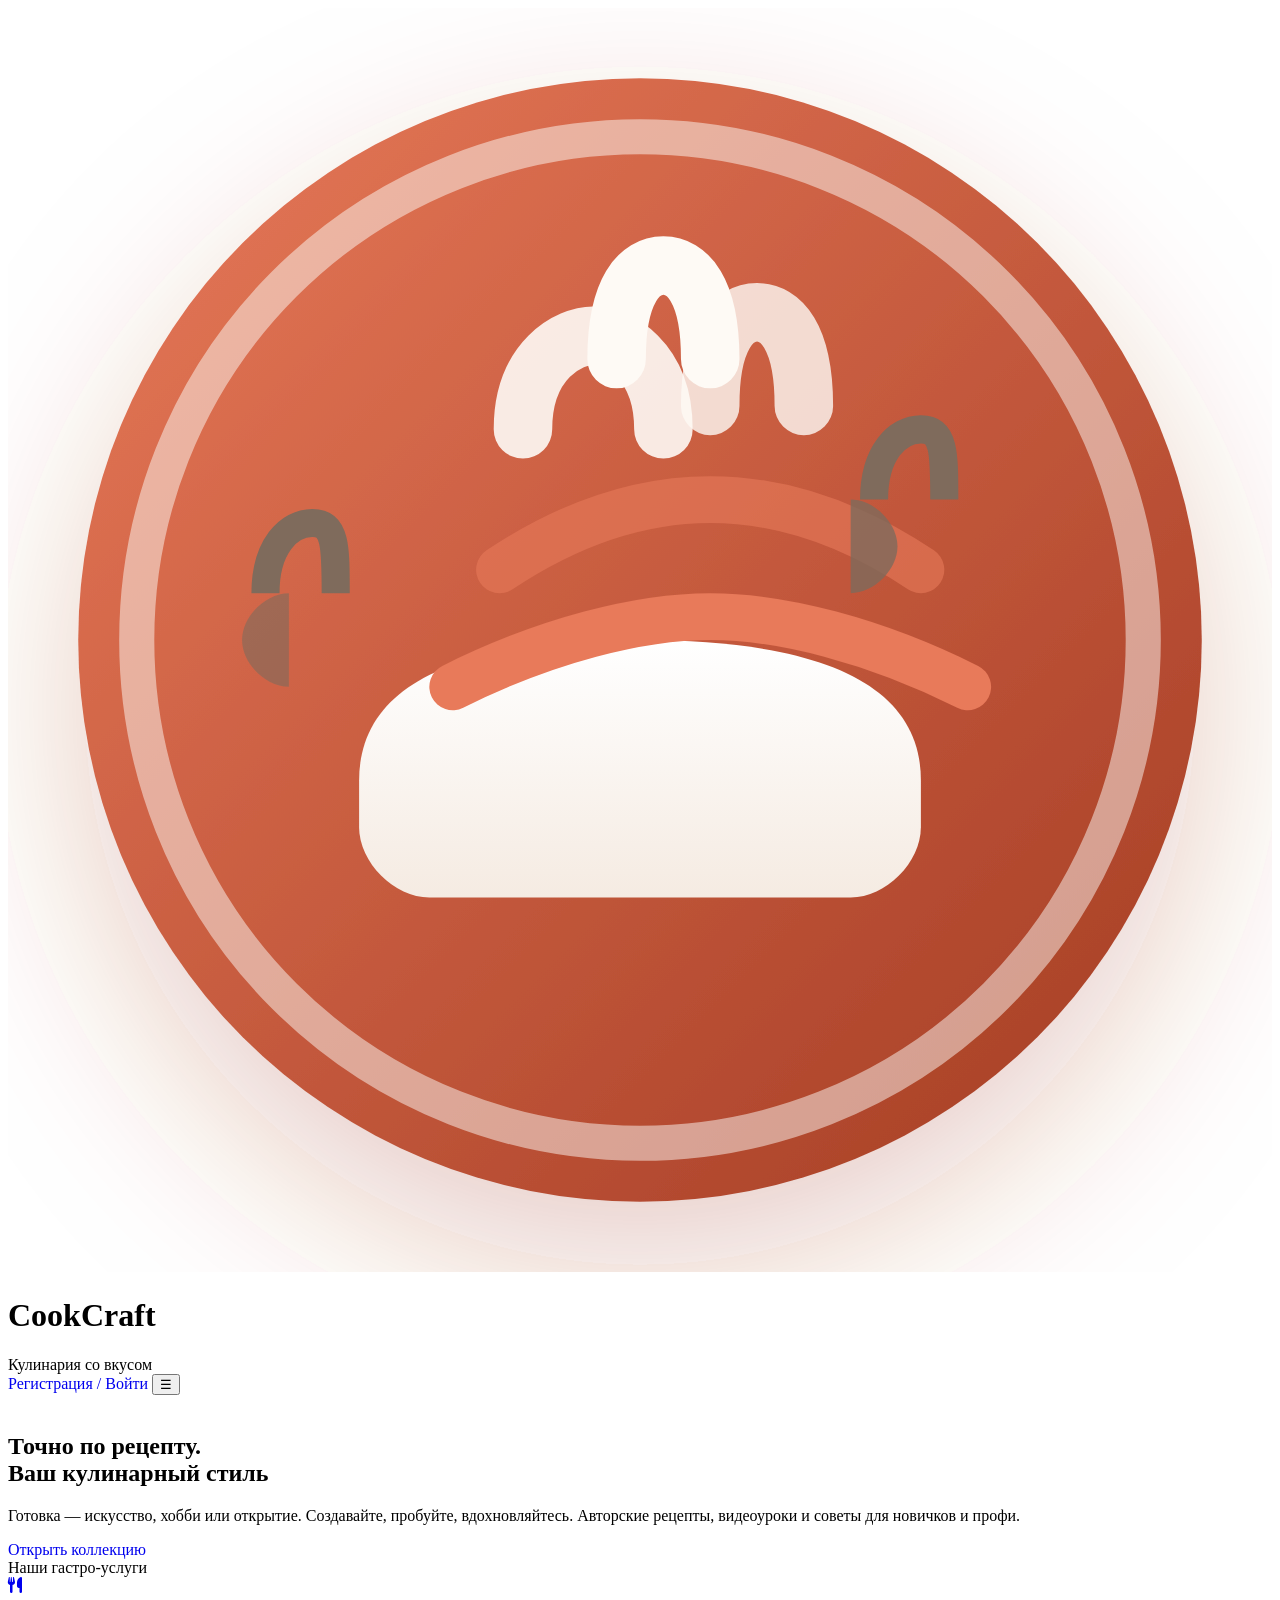
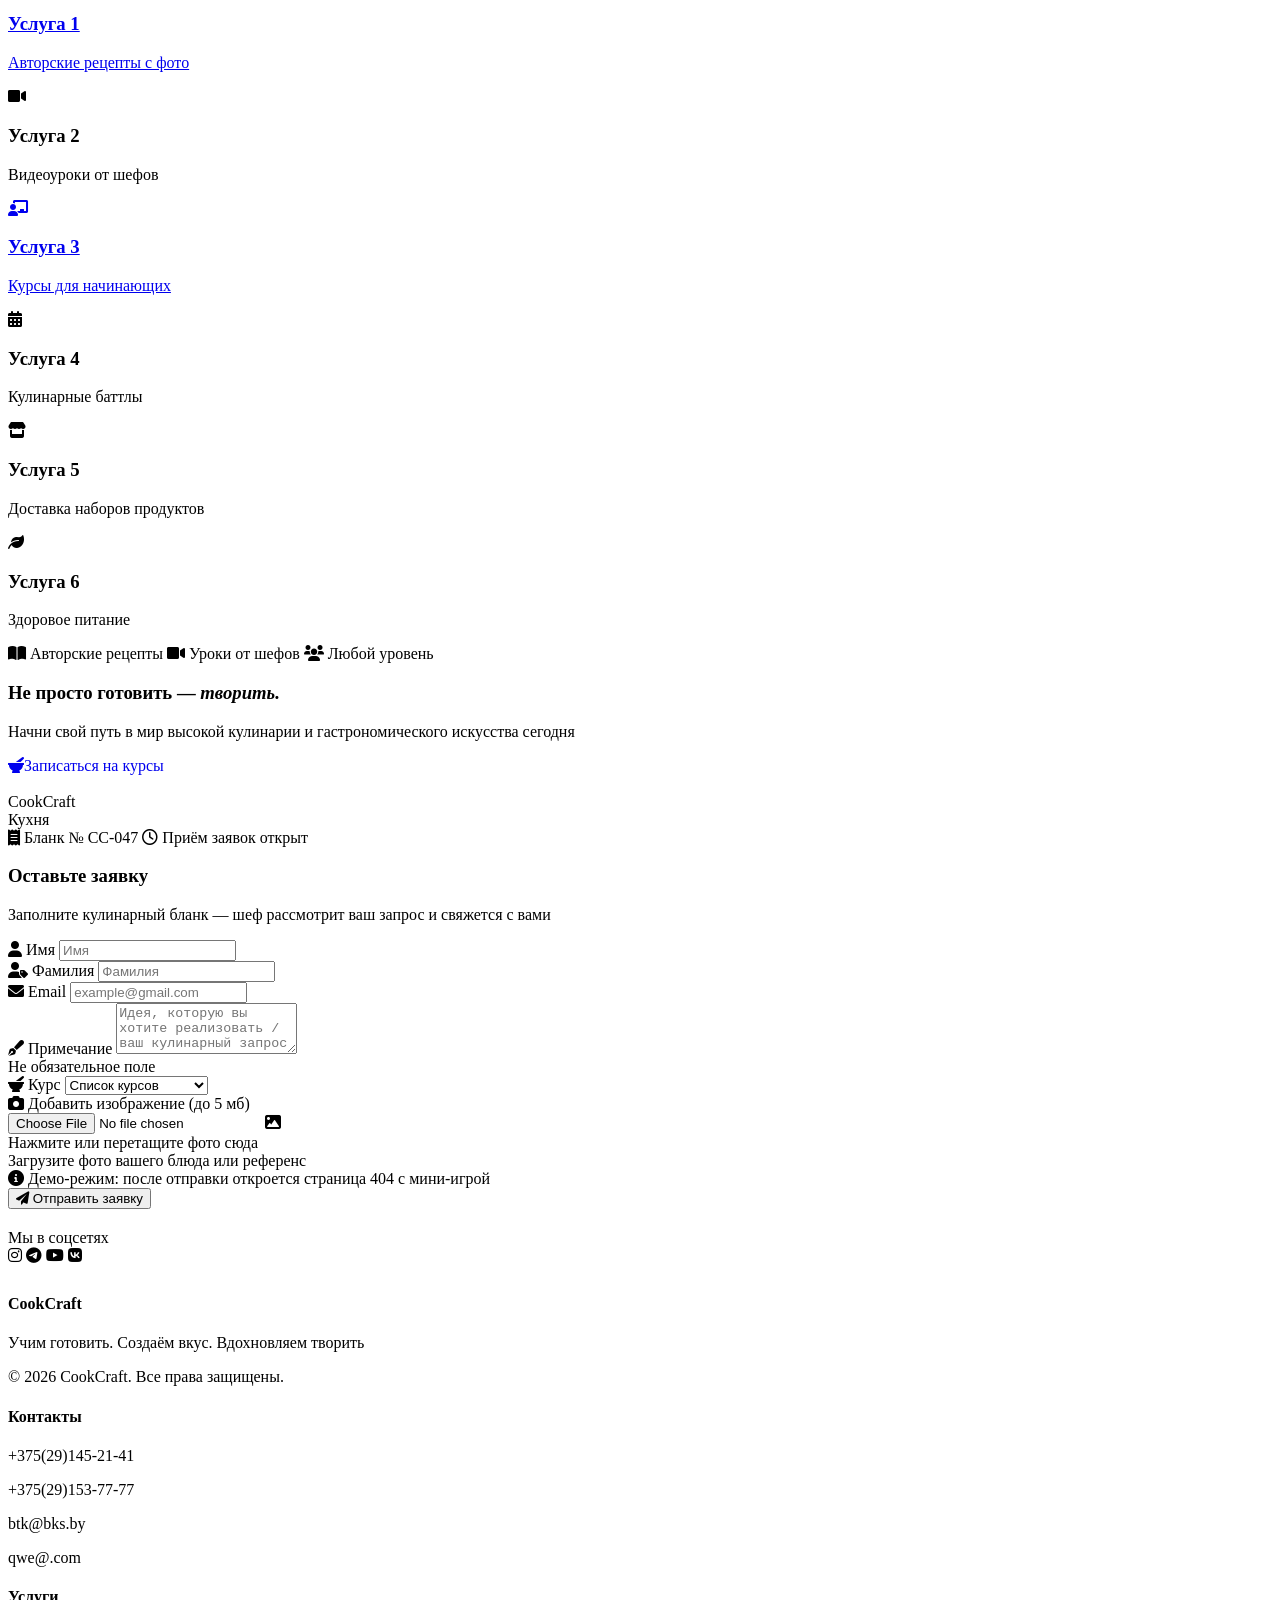
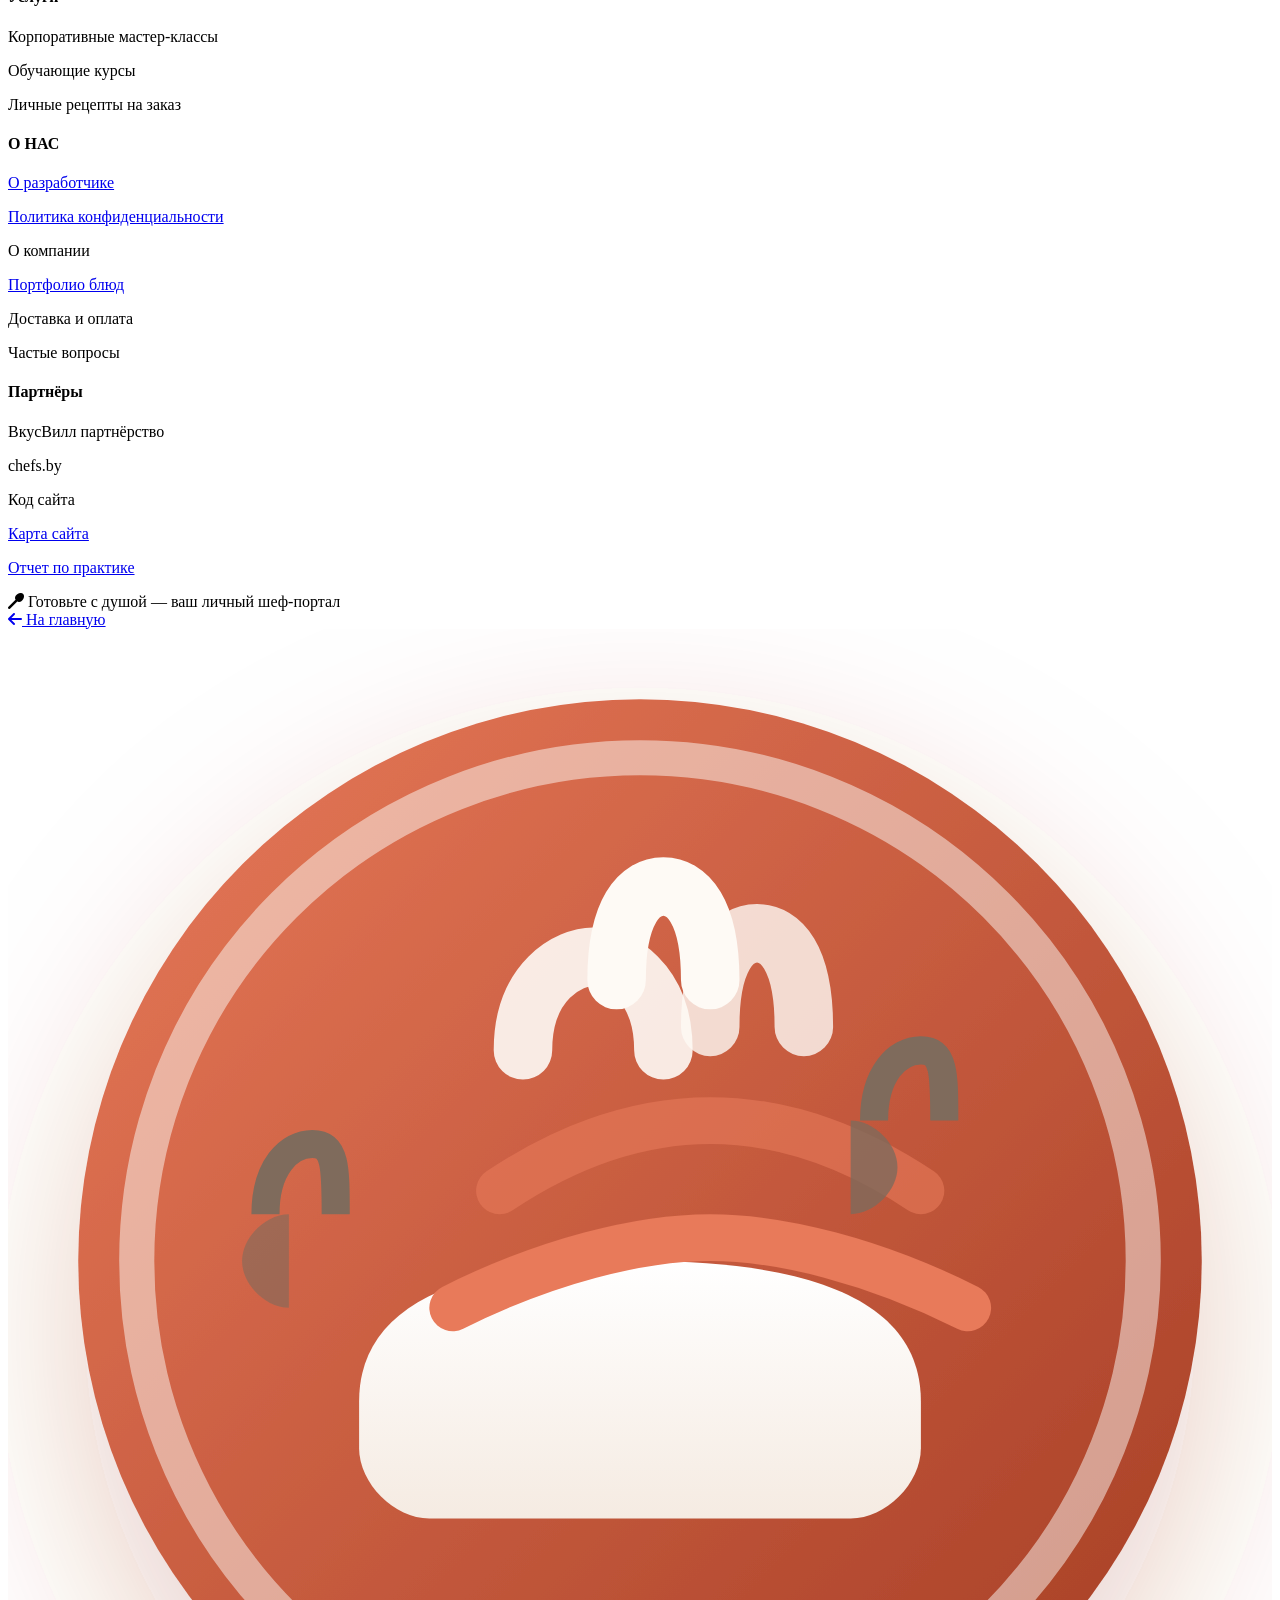
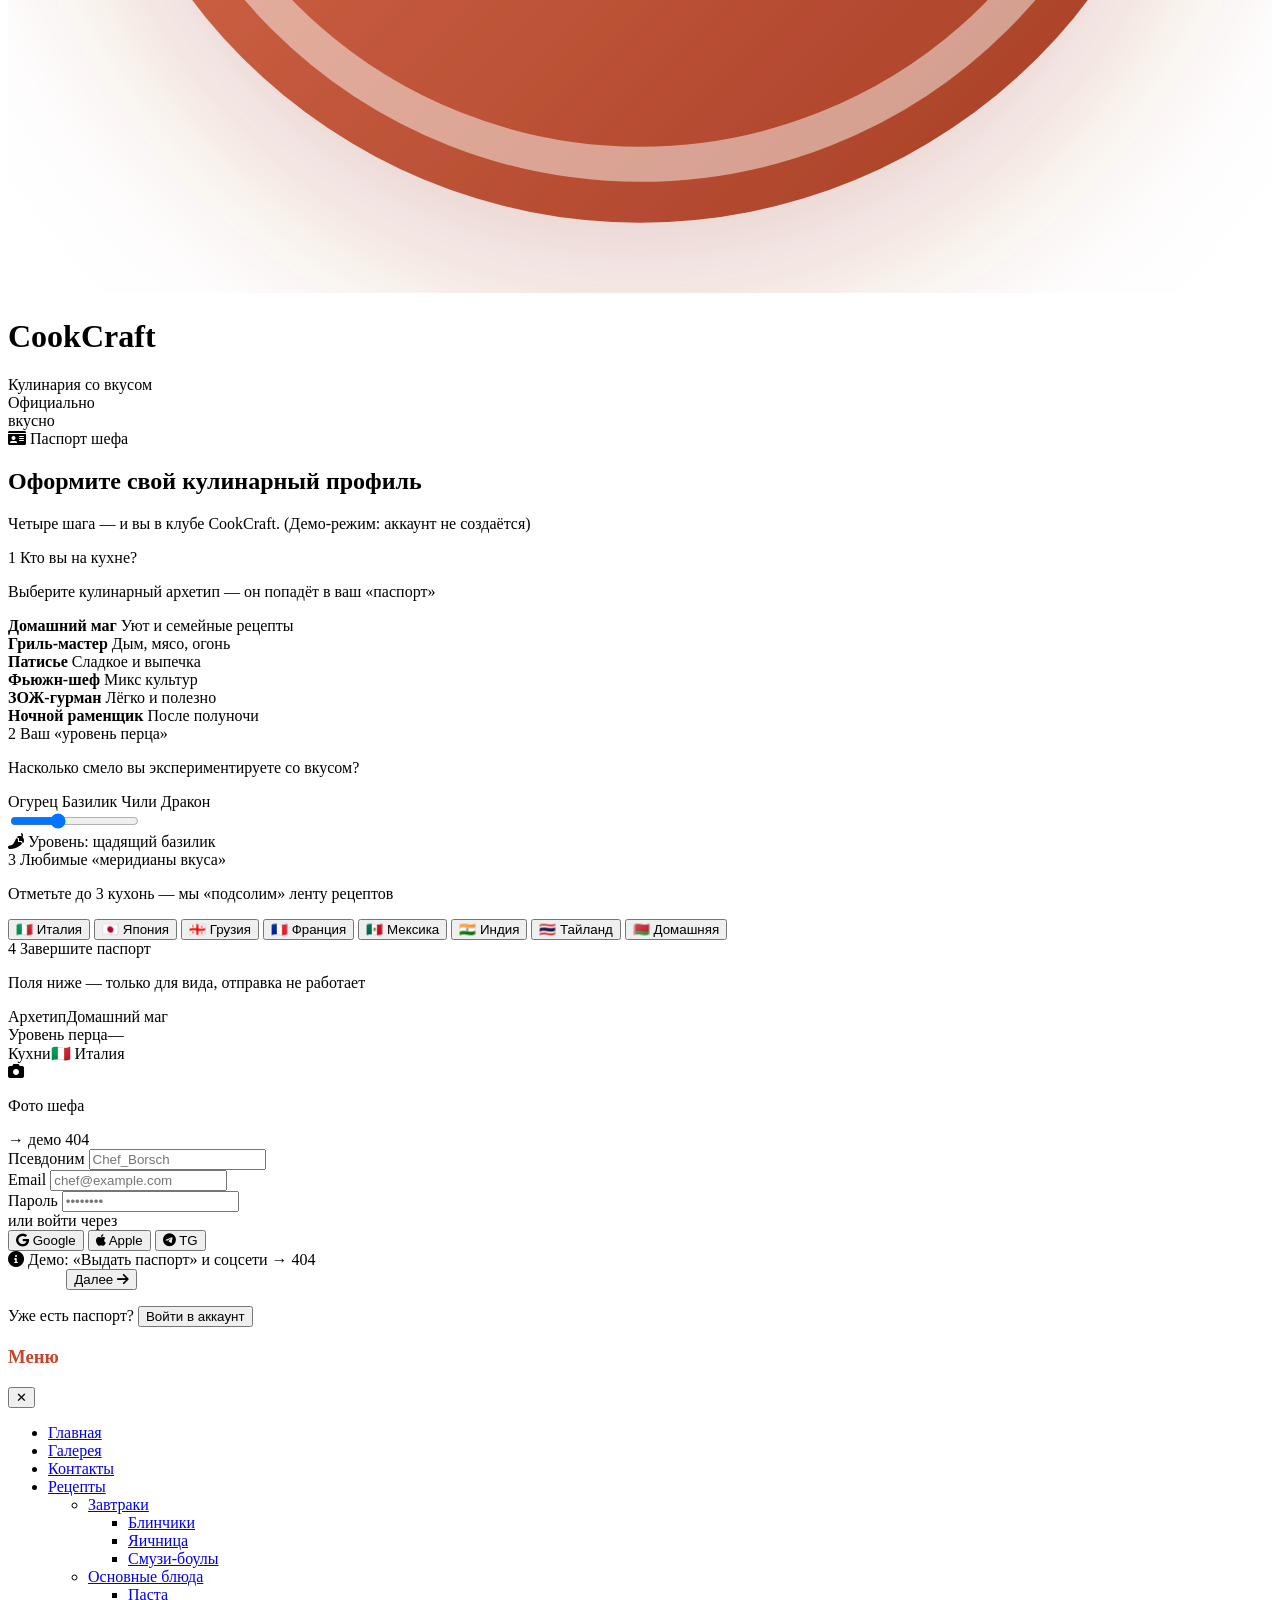
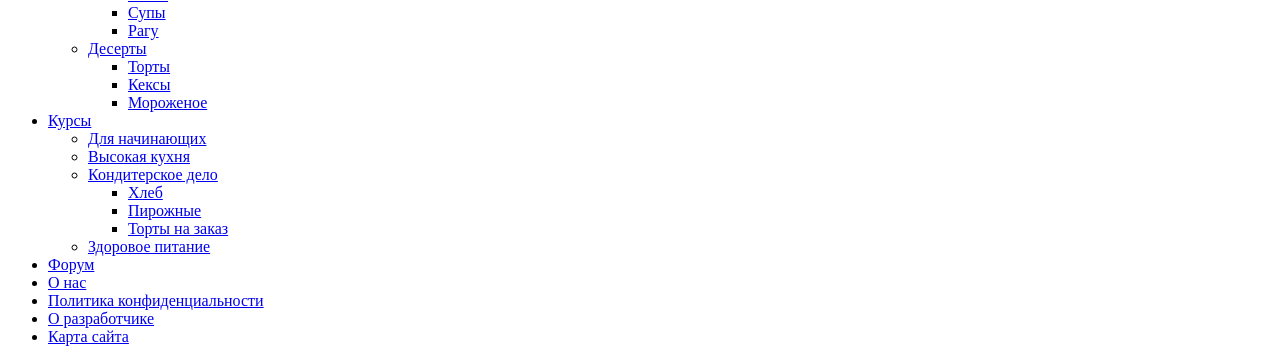
==== index.html @ fa6bad03 "Add files via upload" ====
﻿<!DOCTYPE html>
<html lang="ru">
<head>
    <meta charset="UTF-8">
    <meta name="viewport" content="width=device-width, initial-scale=1.0">
    <title>CookCraft | Кулинарный сайт — рецепты, курсы, вдохновение</title>
    <link rel="icon" type="image/svg+xml" href="Image/favicon.svg">
    <link href="https://fonts.googleapis.com/css2?family=Inter:opsz,wght@14..32,300;14..32,400;14..32,500;14..32,600;14..32,700;14..32,800&family=Playfair+Display:ital,wght@0,600;0,700;0,800;1,600&display=swap" rel="stylesheet">
    <link rel="stylesheet" href="https://cdnjs.cloudflare.com/ajax/libs/font-awesome/6.0.0-beta3/css/all.min.css">
    <link rel="stylesheet" href="css/style.css">
    <link rel="stylesheet" href="css/pages.css">
</head>
<body data-page="index" data-base=""><div id="mainContent" class="main-content">
    <div class="container">
        <div class="header">
            <a href="index.html" class="logo-area" style="text-decoration:none;color:inherit;">
                <svg class="logo-icon" viewBox="0 0 54 54" xmlns="http://www.w3.org/2000/svg">
                    <defs>
                        <linearGradient id="lg1" x1="0%" y1="0%" x2="100%" y2="100%">
                            <stop offset="0%" stop-color="#e87a5a"/>
                            <stop offset="100%" stop-color="#a33b22"/>
                        </linearGradient>
                        <linearGradient id="lg2" x1="0%" y1="0%" x2="0%" y2="100%">
                            <stop offset="0%" stop-color="#fff"/>
                            <stop offset="100%" stop-color="#f5ebe2"/>
                        </linearGradient>
                        <filter id="s1" x="-20%" y="-20%" width="140%" height="140%">
                            <feDropShadow dx="0" dy="3" stdDeviation="4" flood-color="#a33b22" flood-opacity="0.25"/>
                        </filter>
                    </defs>
                    <circle cx="27" cy="27" r="24" fill="url(#lg1)" filter="url(#s1)"/>
                    <circle cx="27" cy="27" r="21.5" fill="none" stroke="#fefaf5" stroke-width="1.5" opacity="0.5"/>
                    <path d="M15 33c0-4 4-6 12-6s12 2 12 6v2c0 1.5-1.5 3-3 3H18c-1.5 0-3-1.5-3-3v-2z" fill="url(#lg2)"/>
                    <path d="M19 29c4-2 8-3 11-3s7 1 11 3" fill="none" stroke="#e87a5a" stroke-width="2" stroke-linecap="round"/>
                    <path d="M21 24c3-2 6-3 9-3s6 1 9 3" fill="none" stroke="#e87a5a" stroke-width="2" stroke-linecap="round" opacity="0.6"/>
                    <path d="M22 18c0-3 2-4 3-4s3 1 3 4" fill="none" stroke="#fefaf5" stroke-width="2.5" stroke-linecap="round" opacity="0.9"/>
                    <path d="M30 17c0-3 1-4 2-4s2 1 2 4" fill="none" stroke="#fefaf5" stroke-width="2.5" stroke-linecap="round" opacity="0.8"/>
                    <path d="M26 15c0-3 1-4 2-4s2 1 2 4" fill="none" stroke="#fefaf5" stroke-width="2.5" stroke-linecap="round"/>
                    <path d="M36 21c1 0 2 1 2 2s-1 2-2 2" fill="#7f6b5c" opacity="0.8"/>
                    <path d="M37 21c0-2 1-3 2-3s1 1 1 3" fill="none" stroke="#7f6b5c" stroke-width="1.2"/>
                    <path d="M12 25c-1 0-2 1-2 2s1 2 2 2" fill="#7f6b5c" opacity="0.6"/>
                    <path d="M11 25c0-2 1-3 2-3s1 1 1 3" fill="none" stroke="#7f6b5c" stroke-width="1.2"/>
                </svg>
                <div class="logo-text">
                    <h1>CookCraft</h1>
                    <span>Кулинария со вкусом</span>
                </div>
            </a>
            <div class="header-actions">
                <a href="#auth" class="header-reg-btn" id="openRegistrationBtn" style="text-decoration:none;display:inline-flex;align-items:center;">Регистрация / Войти</a>
                <button class="burger-btn" id="burgerToggle">☰</button>
            </div>
        </div>

        <div class="hero">
            <div class="hero-bg" aria-hidden="true">
                <img src="Image/photo-1414235077428-338989a2e8c0.avif" alt="">
                <div class="hero-overlay"></div>
            </div>
            <div class="hero-content">
                <div class="hero-text">
                    <h2>Точно по рецепту. <br> Ваш кулинарный стиль</h2>
                    <p>Готовка — искусство, хобби или открытие. Создавайте, пробуйте, вдохновляйтесь. Авторские рецепты, видеоуроки и советы для новичков и профи.</p>
                    <a href="pages/gallery.html" class="hero-btn" style="text-decoration:none;display:inline-block;">Открыть коллекцию</a>
                </div>
            </div>
        </div>

        <div class="services" id="services-anchor">
            <div class="section-title">Наши гастро-услуги</div>
            <div class="services-grid">
                <a href="pages/gallery.html" class="service-card">
                    <div class="service-card-media">
                        <span class="service-card-badge"><i class="fas fa-utensils"></i></span>
                    </div>
                    <div class="service-card-body">
                        <h3>Услуга 1</h3>
                        <p>Авторские рецепты с фото</p>
                    </div>
                </a>
                <div class="service-card link-404" role="button" tabindex="0">
                    <div class="service-card-media">
                        <span class="service-card-badge"><i class="fas fa-video"></i></span>
                    </div>
                    <div class="service-card-body">
                        <h3>Услуга 2</h3>
                        <p>Видеоуроки от шефов</p>
                    </div>
                </div>
                <a href="#course-form" class="service-card">
                    <div class="service-card-media">
                        <span class="service-card-badge"><i class="fas fa-chalkboard-user"></i></span>
                    </div>
                    <div class="service-card-body">
                        <h3>Услуга 3</h3>
                        <p>Курсы для начинающих</p>
                    </div>
                </a>
                <div class="service-card link-404" role="button" tabindex="0">
                    <div class="service-card-media">
                        <span class="service-card-badge"><i class="fas fa-calendar-alt"></i></span>
                    </div>
                    <div class="service-card-body">
                        <h3>Услуга 4</h3>
                        <p>Кулинарные баттлы</p>
                    </div>
                </div>
                <div class="service-card link-404" role="button" tabindex="0">
                    <div class="service-card-media">
                        <span class="service-card-badge"><i class="fas fa-store"></i></span>
                    </div>
                    <div class="service-card-body">
                        <h3>Услуга 5</h3>
                        <p>Доставка наборов продуктов</p>
                    </div>
                </div>
                <div class="service-card link-404" role="button" tabindex="0">
                    <div class="service-card-media">
                        <span class="service-card-badge"><i class="fas fa-leaf"></i></span>
                    </div>
                    <div class="service-card-body">
                        <h3>Услуга 6</h3>
                        <p>Здоровое питание</p>
                    </div>
                </div>
            </div>
        </div>
<div class="craft-section">
            <div class="craft-inner">
                <div class="craft-content">
                    <div class="craft-tags">
                        <span class="craft-tag"><i class="fas fa-book-open"></i> Авторские рецепты</span>
                        <span class="craft-tag"><i class="fas fa-video"></i> Уроки от шефов</span>
                        <span class="craft-tag"><i class="fas fa-users"></i> Любой уровень</span>
                    </div>
                    <h3>Не просто готовить — <em>творить.</em></h3>
                    <p>Начни свой путь в мир высокой кулинарии и гастрономического искусства сегодня</p>
                    <div class="craft-actions">
                        <a href="#course-form" class="course-btn" style="text-decoration:none;display:inline-flex;"><i class="fas fa-mortar-pestle"></i> Записаться на курсы</a>
                    </div>
                </div>
                <div class="craft-visual" aria-hidden="true">
                    <div class="craft-photo-wrap">
                        <img src="Image/photo-1512058564366-18510be2db19.jpg" alt="" loading="lazy">
                    </div>
                </div>
            </div>
        </div>

        <div class="form-section" id="course-form">
            <div class="order-slip">
                <div class="order-slip-pin" aria-hidden="true"></div>
                <div class="order-slip-header">
                    <div class="order-slip-stamp">CookCraft<br>Кухня</div>
                    <div class="order-slip-meta">
                        <span class="order-slip-num"><i class="fas fa-receipt"></i> Бланк № CC-047</span>
                        <span class="order-slip-date"><i class="far fa-clock"></i> Приём заявок открыт</span>
                    </div>
                    <h3>Оставьте заявку</h3>
                    <p>Заполните кулинарный бланк — шеф рассмотрит ваш запрос и свяжется с вами</p>
                </div>

                <form id="culinaryForm" class="order-slip-body" action="404.html">
                    <div class="form-row">
                        <div class="form-group">
                            <label><i class="fas fa-user"></i> Имя</label>
                            <input type="text" placeholder="Имя" required>
                        </div>
                        <div class="form-group">
                            <label><i class="fas fa-user-tag"></i> Фамилия</label>
                            <input type="text" placeholder="Фамилия">
                        </div>
                        <div class="form-group">
                            <label><i class="fas fa-envelope"></i> Email</label>
                            <input type="email" placeholder="example@gmail.com" required>
                        </div>
                    </div>
                    <div class="form-row">
                        <div class="form-group">
                            <label><i class="fas fa-pen-fancy"></i> Примечание</label>
                            <textarea rows="3" placeholder="Идея, которую вы хотите реализовать / ваш кулинарный запрос"></textarea>
                            <div class="note-text">Не обязательное поле</div>
                        </div>
                        <div class="form-group">
                            <label><i class="fas fa-mortar-pestle"></i> Курс</label>
                            <select>
                                <option>Список курсов</option>
                                <option>Основы кулинарии</option>
                                <option>Высокая кухня</option>
                                <option>Выпечка и десерты</option>
                                <option>Здоровое меню</option>
                            </select>
                        </div>
                    </div>
                    <div class="form-row">
                        <div class="form-group">
                            <label><i class="fas fa-camera"></i> Добавить изображение (до 5 мб)</label>
                            <div class="file-zone">
                                <input type="file" accept="image/*" class="file-upload" aria-label="Загрузить изображение">
                                <i class="fas fa-image file-zone-icon" aria-hidden="true"></i>
                                <div class="file-zone-text">Нажмите или перетащите фото сюда</div>
                                <div class="note-text">Загрузите фото вашего блюда или референс</div>
                            </div>
                        </div>
                    </div>
                    <div class="order-slip-footer">
                        <div class="order-slip-hint">
                            <i class="fas fa-info-circle"></i>
                            Демо-режим: после отправки откроется страница 404 с мини-игрой
                        </div>
                        <button type="submit" class="submit-btn open-404-page">
                            <i class="fas fa-paper-plane"></i> Отправить заявку
                        </button>
                    </div>
                </form>

                <div class="order-slip-tear" aria-hidden="true"></div>
            </div>
        </div>

        <div style="margin: 20px 0 30px;">
            <div class="section-title">Мы в соцсетях</div>
            <div class="social-icons">
                <i class="fab fa-instagram open-404-page"></i>
                <i class="fab fa-telegram open-404-page"></i>
                <i class="fab fa-youtube open-404-page"></i>
                <i class="fab fa-vk open-404-page"></i>
            </div>
        </div>
    </div>

    <div class="footer">
        <div class="container">
            <div class="footer-grid">
                <div class="footer-col">
                    <h4>CookCraft</h4>
                    <p>Учим готовить. Создаём вкус. Вдохновляем творить</p>
                    <p>© 2026 CookCraft. Все права защищены.</p>
                </div>
                <div class="footer-col">
                    <h4>Контакты</h4>
                    <div class="contact-item"><p>+375(29)145-21-41</p></div>
                    <div class="contact-item"><p>+375(29)153-77-77</p></div>
                    <div class="contact-item"><p>btk@bks.by</p></div>
                    <div class="contact-item"><p>qwe@.com</p></div>
                </div>
                <div class="footer-col">
                    <h4>Услуги</h4>
                    <p class="link-404">Корпоративные мастер-классы</p>
                    <p class="link-404">Обучающие курсы</p>
                    <p class="link-404">Личные рецепты на заказ</p>
                </div>
                <div class="footer-col">
                    <h4>О НАС</h4>
                    <p><a href="pages/developer.html" class="nav-link-developer">О разработчике</a></p>
                    <p><a href="pages/privacy.html" class="nav-link-privacy">Политика конфиденциальности</a></p>
                    <p class="link-404">О компании</p>
                    <p><a href="pages/gallery.html">Портфолио блюд</a></p>
                    <p class="link-404">Доставка и оплата</p>
                    <p class="link-404">Частые вопросы</p>
                </div>
                <div class="footer-col">
                    <h4>Партнёры</h4>
                    <p class="link-404">ВкусВилл партнёрство</p>
                    <p class="link-404">chefs.by</p>
                    <p class="link-404">Код сайта</p>
                    <p><a href="pages/sitemap.html">Карта сайта</a></p>
                    <p><a href="downloads/otchet-praktiki.pdf">Отчет по практике</a></p>
                </div>
            </div>
            <div class="copyright"><i class="fas fa-utensil-spoon"></i> Готовьте с душой — ваш личный шеф-портал</div>
        </div>
    </div>
</div>


<div id="auth" class="page-registration">
    <div class="reg-wrap">
        <div class="reg-top-bar">
            <a class="reg-back-btn" id="regBackToHome" href="index.html"><i class="fas fa-arrow-left"></i><span class="reg-back-text"> На главную</span></a>
            <div class="logo-area" style="pointer-events:none;">
                <svg class="logo-icon" viewBox="0 0 54 54" xmlns="http://www.w3.org/2000/svg" aria-hidden="true">
                    <defs>
                        <linearGradient id="reg-lg1" x1="0%" y1="0%" x2="100%" y2="100%">
                            <stop offset="0%" stop-color="#e87a5a"/>
                            <stop offset="100%" stop-color="#a33b22"/>
                        </linearGradient>
                        <linearGradient id="reg-lg2" x1="0%" y1="0%" x2="0%" y2="100%">
                            <stop offset="0%" stop-color="#fff"/>
                            <stop offset="100%" stop-color="#f5ebe2"/>
                        </linearGradient>
                        <filter id="reg-s1" x="-20%" y="-20%" width="140%" height="140%">
                            <feDropShadow dx="0" dy="3" stdDeviation="4" flood-color="#a33b22" flood-opacity="0.25"/>
                        </filter>
                    </defs>
                    <circle cx="27" cy="27" r="24" fill="url(#reg-lg1)" filter="url(#reg-s1)"/>
                    <circle cx="27" cy="27" r="21.5" fill="none" stroke="#fefaf5" stroke-width="1.5" opacity="0.5"/>
                    <path d="M15 33c0-4 4-6 12-6s12 2 12 6v2c0 1.5-1.5 3-3 3H18c-1.5 0-3-1.5-3-3v-2z" fill="url(#reg-lg2)"/>
                    <path d="M19 29c4-2 8-3 11-3s7 1 11 3" fill="none" stroke="#e87a5a" stroke-width="2" stroke-linecap="round"/>
                    <path d="M21 24c3-2 6-3 9-3s6 1 9 3" fill="none" stroke="#e87a5a" stroke-width="2" stroke-linecap="round" opacity="0.6"/>
                    <path d="M22 18c0-3 2-4 3-4s3 1 3 4" fill="none" stroke="#fefaf5" stroke-width="2.5" stroke-linecap="round" opacity="0.9"/>
                    <path d="M30 17c0-3 1-4 2-4s2 1 2 4" fill="none" stroke="#fefaf5" stroke-width="2.5" stroke-linecap="round" opacity="0.8"/>
                    <path d="M26 15c0-3 1-4 2-4s2 1 2 4" fill="none" stroke="#fefaf5" stroke-width="2.5" stroke-linecap="round"/>
                    <path d="M36 21c1 0 2 1 2 2s-1 2-2 2" fill="#7f6b5c" opacity="0.8"/>
                    <path d="M37 21c0-2 1-3 2-3s1 1 1 3" fill="none" stroke="#7f6b5c" stroke-width="1.2"/>
                    <path d="M12 25c-1 0-2 1-2 2s1 2 2 2" fill="#7f6b5c" opacity="0.6"/>
                    <path d="M11 25c0-2 1-3 2-3s1 1 1 3" fill="none" stroke="#7f6b5c" stroke-width="1.2"/>
                </svg>
                <div class="logo-text">
                    <h1>CookCraft</h1>
                    <span>Кулинария со вкусом</span>
                </div>
            </div>
        </div>

        <div class="reg-passport">
            <div class="reg-stamp">Официально<br>вкусно</div>
            <div class="reg-passport-header">
                <div class="reg-badge"><i class="fas fa-id-card"></i> Паспорт шефа</div>
                <h2>Оформите свой кулинарный профиль</h2>
                <p>Четыре шага — и вы в клубе CookCraft. (Демо-режим: аккаунт не создаётся)</p>
            </div>

            <div class="reg-steps-indicator" id="regStepsIndicator">
                <span class="reg-step-dot active" data-step="0"></span>
                <span class="reg-step-dot" data-step="1"></span>
                <span class="reg-step-dot" data-step="2"></span>
                <span class="reg-step-dot" data-step="3"></span>
            </div>

            <div class="reg-body">
                <div class="reg-step-panel active" data-step="0">
                    <div class="reg-step-title"><span class="step-num">1</span> Кто вы на кухне?</div>
                    <p class="reg-step-desc">Выберите кулинарный архетип — он попадёт в ваш «паспорт»</p>
                    <div class="chef-archetypes" id="archetypeGrid">
                        <div class="archetype-card selected" data-arch="Домашний маг">
                            <strong>Домашний маг</strong>
                            <span>Уют и семейные рецепты</span>
                        </div>
                        <div class="archetype-card" data-arch="Гриль-мастер">
                            <strong>Гриль-мастер</strong>
                            <span>Дым, мясо, огонь</span>
                        </div>
                        <div class="archetype-card" data-arch="Патисье">
                            <strong>Патисье</strong>
                            <span>Сладкое и выпечка</span>
                        </div>
                        <div class="archetype-card" data-arch="Фьюжн-экспериментатор">
                            <strong>Фьюжн-шеф</strong>
                            <span>Микс культур</span>
                        </div>
                        <div class="archetype-card" data-arch="ЗОЖ-гурман">
                            <strong>ЗОЖ-гурман</strong>
                            <span>Лёгко и полезно</span>
                        </div>
                        <div class="archetype-card" data-arch="Ночной раменщик">
                            <strong>Ночной раменщик</strong>
                            <span>После полуночи</span>
                        </div>
                    </div>
                </div>

                <div class="reg-step-panel" data-step="1">
                    <div class="reg-step-title"><span class="step-num">2</span> Ваш «уровень перца»</div>
                    <p class="reg-step-desc">Насколько смело вы экспериментируете со вкусом?</p>
                    <div class="spice-meter">
                        <div class="spice-labels">
                            <span>Огурец</span>
                            <span>Базилик</span>
                            <span>Чили</span>
                            <span>Дракон</span>
                        </div>
                        <div class="spice-track"></div>
                        <div class="spice-thumb-wrap">
                            <input type="range" class="spice-slider" id="spiceSlider" min="0" max="100" value="35">
                        </div>
                        <div class="spice-value-display" id="spiceDisplay"><i class="fas fa-pepper-hot"></i> Уровень: щадящий базилик</div>
                    </div>
                </div>

                <div class="reg-step-panel" data-step="2">
                    <div class="reg-step-title"><span class="step-num">3</span> Любимые «меридианы вкуса»</div>
                    <p class="reg-step-desc">Отметьте до 3 кухонь — мы «подсолим» ленту рецептов</p>
                    <div class="cuisine-tags" id="cuisineTags">
                        <button type="button" class="cuisine-tag selected">🇮🇹 Италия</button>
                        <button type="button" class="cuisine-tag">🇯🇵 Япония</button>
                        <button type="button" class="cuisine-tag">🇬🇪 Грузия</button>
                        <button type="button" class="cuisine-tag">🇫🇷 Франция</button>
                        <button type="button" class="cuisine-tag">🇲🇽 Мексика</button>
                        <button type="button" class="cuisine-tag">🇮🇳 Индия</button>
                        <button type="button" class="cuisine-tag">🇹🇭 Тайланд</button>
                        <button type="button" class="cuisine-tag">🇧🇾 Домашняя</button>
                    </div>
                </div>

                <div class="reg-step-panel" data-step="3">
                    <div class="reg-step-title"><span class="step-num">4</span> Завершите паспорт</div>
                    <p class="reg-step-desc">Поля ниже — только для вида, отправка не работает</p>

                    <div class="reg-summary" id="regSummary">
                        <div class="reg-summary-row"><span>Архетип</span><span id="sumArch">Домашний маг</span></div>
                        <div class="reg-summary-row"><span>Уровень перца</span><span id="sumSpice">—</span></div>
                        <div class="reg-summary-row"><span>Кухни</span><span id="sumCuisines">🇮🇹 Италия</span></div>
                    </div>

                    <div class="reg-step-final-grid">
                        <div class="reg-avatar-zone open-404-page" role="button" tabindex="0">
                            <i class="fas fa-camera"></i>
                            <p>Фото шефа</p>
                            <div class="note-text">→ демо 404</div>
                        </div>
                        <div class="reg-fields">
                            <div class="form-group">
                                <label>Псевдоним</label>
                                <input type="text" id="regNickname" placeholder="Chef_Borsch">
                            </div>
                            <div class="form-group">
                                <label>Email</label>
                                <input type="email" id="regEmail" placeholder="chef@example.com">
                            </div>
                            <div class="form-group">
                                <label>Пароль</label>
                                <input type="password" placeholder="••••••••">
                            </div>
                        </div>
                    </div>

                    <div class="reg-social-divider">или войти через</div>
                    <div class="reg-social-btns">
                        <button type="button" class="reg-social-btn open-404-page"><i class="fab fa-google"></i> Google</button>
                        <button type="button" class="reg-social-btn open-404-page"><i class="fab fa-apple"></i> Apple</button>
                        <button type="button" class="reg-social-btn open-404-page"><i class="fab fa-telegram"></i> TG</button>
                    </div>

                    <div class="reg-demo-banner">
                        <i class="fas fa-info-circle"></i> Демо: «Выдать паспорт» и соцсети → 404
                    </div>
                </div>
            </div>

            <div class="reg-footer">
                <div class="reg-nav-btns">
                    <button type="button" class="reg-btn-secondary" id="regPrevBtn" style="visibility:hidden;">Назад</button>
                    <button type="button" class="reg-btn-primary" id="regNextBtn">Далее <i class="fas fa-arrow-right"></i></button>
                </div>
                <p class="reg-login-link">Уже есть паспорт? <button type="button" class="open-404-page">Войти в аккаунт</button></p>
            </div>
        </div>
    </div>
</div>


<div class="overlay" id="sidebarOverlay"></div>
<div class="sidebar" id="sidebar">
    <div class="sidebar-header">
        <h3 style="color:#c2492d;font-weight:700;">Меню</h3>
        <button class="sidebar-close" id="sidebarClose">✕</button>
    </div>
    <ul class="side-nav">
        <li class="side-item"><a href="index.html" class="side-link">Главная</a></li>
        <li class="side-item"><a href="pages/gallery.html" class="side-link">Галерея</a></li>
        <li class="side-item"><a href="pages/contacts.html" class="side-link">Контакты</a></li>
        <li class="side-item has-sub">
            <a href="#" class="side-link">Рецепты</a>
            <ul class="side-dropdown">
                <li class="side-item has-sub">
                    <a href="#" class="side-link link-404">Завтраки</a>
                    <ul class="side-dropdown">
                        <li><a href="#" class="side-link link-404">Блинчики</a></li>
                        <li><a href="#" class="side-link link-404">Яичница</a></li>
                        <li><a href="#" class="side-link link-404">Смузи-боулы</a></li>
                    </ul>
                </li>
                <li class="side-item has-sub">
                    <a href="#" class="side-link link-404">Основные блюда</a>
                    <ul class="side-dropdown">
                        <li><a href="#" class="side-link link-404">Паста</a></li>
                        <li><a href="#" class="side-link link-404">Супы</a></li>
                        <li><a href="#" class="side-link link-404">Рагу</a></li>
                    </ul>
                </li>
                <li class="side-item has-sub">
                    <a href="#" class="side-link link-404">Десерты</a>
                    <ul class="side-dropdown">
                        <li><a href="#" class="side-link link-404">Торты</a></li>
                        <li><a href="#" class="side-link link-404">Кексы</a></li>
                        <li><a href="#" class="side-link link-404">Мороженое</a></li>
                    </ul>
                </li>
            </ul>
        </li>
        <li class="side-item has-sub">
            <a href="#" class="side-link">Курсы</a>
            <ul class="side-dropdown">
                <li><a href="#" class="side-link link-404">Для начинающих</a></li>
                <li><a href="#" class="side-link link-404">Высокая кухня</a></li>
                <li class="side-item has-sub">
                    <a href="#" class="side-link link-404">Кондитерское дело</a>
                    <ul class="side-dropdown">
                        <li><a href="#" class="side-link link-404">Хлеб</a></li>
                        <li><a href="#" class="side-link link-404">Пирожные</a></li>
                        <li><a href="#" class="side-link link-404">Торты на заказ</a></li>
                    </ul>
                </li>
                <li><a href="#" class="side-link link-404">Здоровое питание</a></li>
            </ul>
        </li>
        <li class="side-item"><a href="#" class="side-link link-404">Форум</a></li>
        <li class="side-item"><a href="#" class="side-link link-404">О нас</a></li>
        <li class="side-item"><a href="pages/privacy.html" class="side-link">Политика конфиденциальности</a></li>
        <li class="side-item"><a href="pages/developer.html" class="side-link">О разработчике</a></li>
        <li class="side-item"><a href="pages/sitemap.html" class="side-link">Карта сайта</a></li>
    </ul>
</div>


<script src="js/site.js"></script>
</body>
</html>
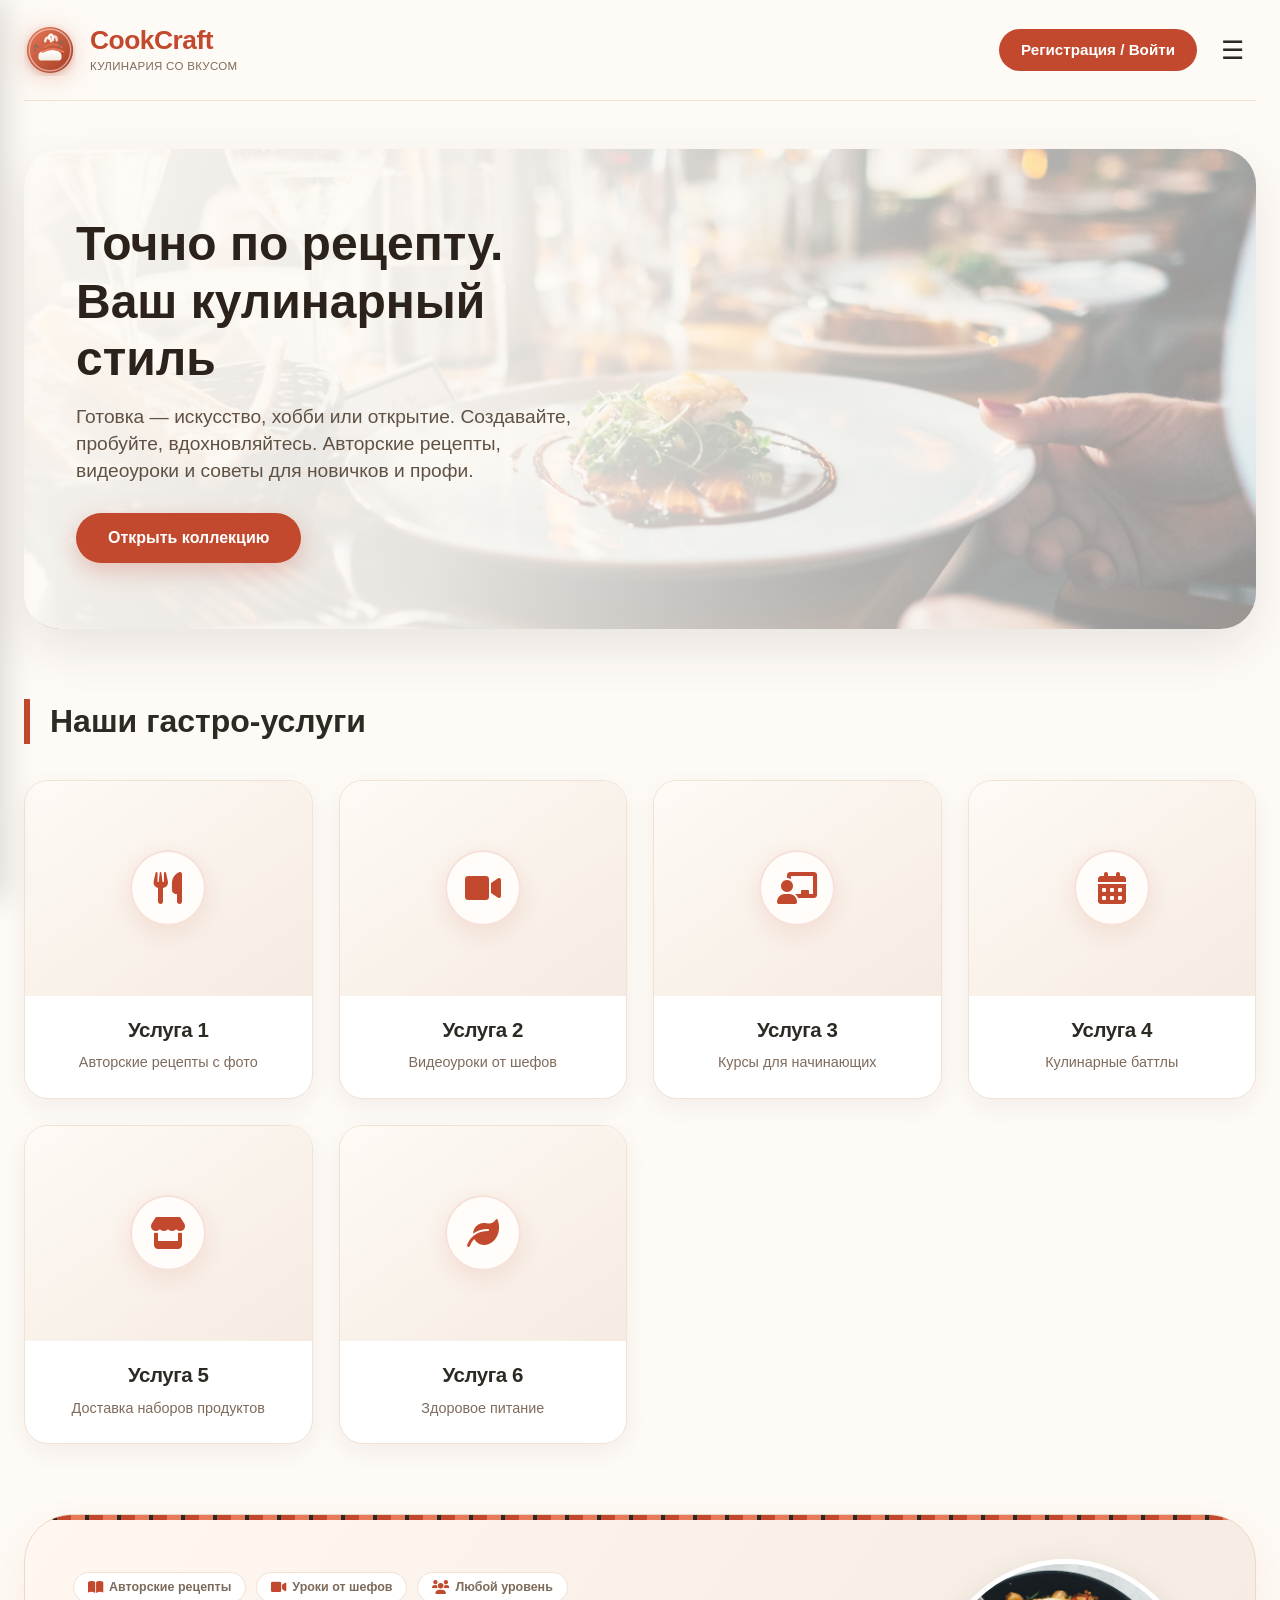
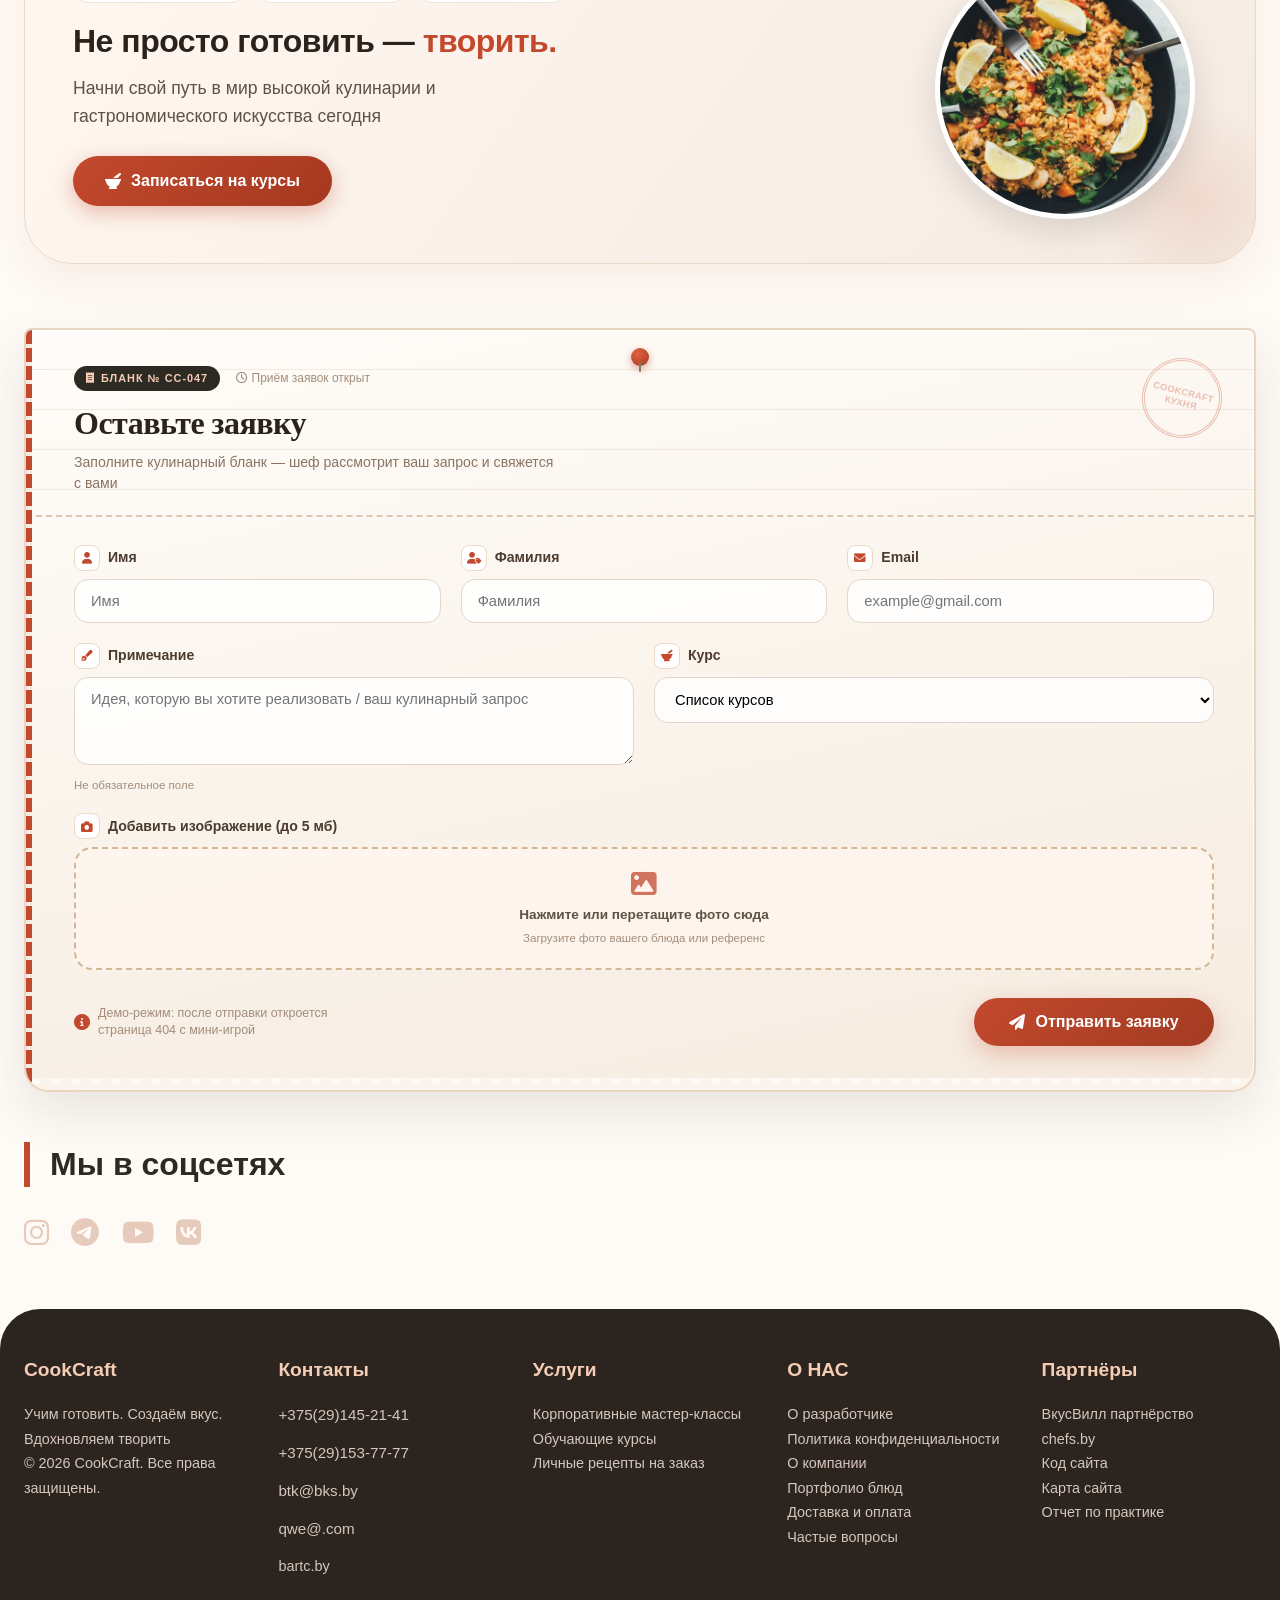
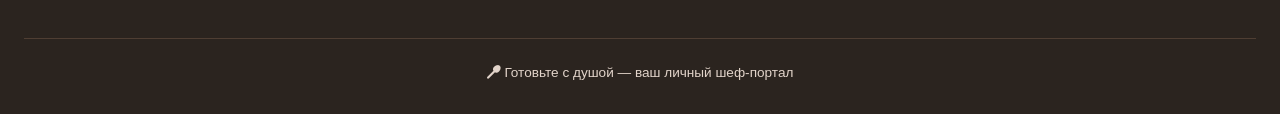
==== commit 94a95e70: "Add files via upload" ====
--- a/index.html
+++ b/index.html
@@ -243,6 +243,7 @@
                     <div class="contact-item"><p>+375(29)153-77-77</p></div>
                     <div class="contact-item"><p>btk@bks.by</p></div>
                     <div class="contact-item"><p>qwe@.com</p></div>
+                    <div class="contact-item"><p><a href="https://bartc.by/index.php/ru/" target="_blank">bartc.by</a></p></div>
                 </div>
                 <div class="footer-col">
                     <h4>Услуги</h4>
--- a/css/style.css
+++ b/css/style.css
@@ -0,0 +1,3528 @@
+﻿* {
+          margin: 0;
+          padding: 0;
+          box-sizing: border-box;
+        }
+
+        body {
+          font-family: 'Inter', sans-serif;
+          background-color: #fefaf5;
+          color: #2d2a24;
+          line-height: 1.4;
+          overflow-x: hidden;
+        }
+
+        .container {
+          max-width: 1280px;
+          margin: 0 auto;
+          padding: 0 24px;
+        }
+
+        .header {
+          display: flex;
+          justify-content: space-between;
+          align-items: center;
+          padding: 24px 0;
+          border-bottom: 1px solid #f0e3d4;
+          position: relative;
+        }
+
+        .logo-area {
+          display: flex;
+          align-items: center;
+          gap: 14px;
+          cursor: pointer;
+          transition: 0.3s;
+        }
+
+        .logo-area:hover {
+          transform: translateX(-2px);
+        }
+
+        .logo-icon {
+          width: 52px;
+          height: 52px;
+          flex-shrink: 0;
+          transition: 0.4s;
+          filter: drop-shadow(0 4px 12px rgba(194,73,45,0.25));
+        }
+
+        .logo-area:hover .logo-icon {
+          transform: rotate(-6deg) scale(1.05);
+          filter: drop-shadow(0 6px 16px rgba(194,73,45,0.35));
+        }
+
+        .logo-text h1 {
+          font-size: 1.65rem;
+          font-weight: 700;
+          letter-spacing: -0.5px;
+          color: #c2492d;
+          margin: 0;
+          line-height: 1.1;
+        }
+
+        .logo-text span {
+          font-size: 0.72rem;
+          font-weight: 500;
+          color: #7f6b5c;
+          display: block;
+          margin-top: 3px;
+          letter-spacing: 0.3px;
+          text-transform: uppercase;
+        }
+
+        .header-actions {
+          display: flex;
+          align-items: center;
+          gap: 12px;
+          flex-shrink: 0;
+        }
+
+        .header-reg-btn {
+          background: #c2492d;
+          color: white;
+          border: none;
+          padding: 10px 22px;
+          border-radius: 40px;
+          font-weight: 600;
+          font-size: 0.95rem;
+          cursor: pointer;
+          transition: 0.2s;
+          white-space: nowrap;
+          font-family: inherit;
+        }
+
+        .header-reg-btn:hover {
+          background: #a33b22;
+          transform: scale(1.02);
+        }
+
+        .burger-btn {
+          background: none;
+          border: none;
+          font-size: 1.6rem;
+          color: #2d2a24;
+          cursor: pointer;
+          padding: 8px 12px;
+          border-radius: 12px;
+          transition: 0.2s;
+        }
+
+        .burger-btn:hover {
+          background: #fff7f0;
+          color: #c2492d;
+        }
+
+        @media (max-width: 520px) {
+          .header-reg-btn {
+            padding: 8px 14px;
+            font-size: 0.82rem;
+          }
+        }
+
+        .sidebar {
+          position: fixed;
+          top: 0;
+          left: -300px;
+          width: 300px;
+          height: 100vh;
+          background: white;
+          box-shadow: 4px 0 30px rgba(0,0,0,0.15);
+          z-index: 200;
+          transition: left 0.3s ease;
+          padding: 24px 16px;
+          overflow: visible;
+        }
+
+        .sidebar.active {
+          left: 0;
+        }
+
+        .sidebar-header {
+          display: flex;
+          justify-content: space-between;
+          align-items: center;
+          padding-bottom: 16px;
+          border-bottom: 1px solid #f0e3d4;
+          margin-bottom: 20px;
+        }
+
+        .sidebar-close {
+          background: none;
+          border: none;
+          font-size: 1.5rem;
+          color: #7f6b5c;
+          cursor: pointer;
+          padding: 4px 8px;
+          border-radius: 8px;
+          transition: 0.2s;
+        }
+
+        .sidebar-close:hover {
+          background: #fff7f0;
+          color: #c2492d;
+        }
+
+        .side-nav, .side-nav ul, .side-dropdown, .side-dropdown ul {
+          list-style: none;
+          padding: 0;
+          margin: 0;
+        }
+
+        .side-nav li, .side-dropdown li {
+          list-style: none;
+        }
+
+        .side-item {
+          position: relative;
+        }
+
+        .side-link {
+          display: flex;
+          justify-content: space-between;
+          align-items: center;
+          width: 100%;
+          padding: 13px 16px;
+          background: none;
+          border: none;
+          text-align: left;
+          font-size: 1rem;
+          font-weight: 500;
+          color: #3b322a;
+          cursor: pointer;
+          transition: 0.2s;
+          border-radius: 10px;
+          text-decoration: none;
+        }
+
+        .side-link:hover {
+          color: #c2492d;
+          background: #fff7f0;
+        }
+
+        .has-sub > .side-link::after {
+          content: '›';
+          font-size: 1.1rem;
+          margin-left: auto;
+          transition: 0.2s;
+        }
+
+        .side-dropdown {
+          position: absolute;
+          left: calc(100% + 4px);
+          top: 0;
+          background: white;
+          min-width: 200px;
+          border-radius: 12px;
+          box-shadow: 0 10px 30px rgba(0,0,0,0.12);
+          border: 1px solid #f0e3d4;
+          padding: 6px 0;
+          opacity: 0;
+          visibility: hidden;
+          transform: translateX(-10px);
+          transition: all 0.2s ease;
+          z-index: 210;
+          pointer-events: none;
+        }
+
+        .side-dropdown::before {
+          content: '';
+          position: absolute;
+          left: -8px;
+          top: 0;
+          bottom: 0;
+          width: 8px;
+        }
+
+        .side-item:hover > .side-dropdown {
+          opacity: 1;
+          visibility: visible;
+          transform: translateX(0);
+          pointer-events: auto;
+        }
+
+        .side-dropdown .side-link {
+          padding: 10px 16px;
+          font-size: 0.95rem;
+        }
+
+        .sidebar-divider {
+          height: 1px;
+          background: #f0e3d4;
+          margin: 8px 16px;
+        }
+
+        .overlay {
+          position: fixed;
+          top: 0;
+          left: 0;
+          width: 100%;
+          height: 100%;
+          background: rgba(0,0,0,0.4);
+          z-index: 150;
+          opacity: 0;
+          visibility: hidden;
+          transition: 0.3s;
+        }
+
+        .overlay.active {
+          opacity: 1;
+          visibility: visible;
+        }
+
+        .hero {
+          position: relative;
+          display: flex;
+          align-items: center;
+          min-height: 480px;
+          margin: 48px 0 60px;
+          border-radius: 36px;
+          overflow: hidden;
+          box-shadow: 0 20px 50px rgba(45, 42, 36, 0.1);
+        }
+
+        .hero-bg {
+          position: absolute;
+          inset: 0;
+          z-index: 0;
+        }
+
+        .hero-bg img {
+          width: 100%;
+          height: 100%;
+          object-fit: cover;
+          object-position: center 40%;
+          opacity: 0.52;
+          transform: scale(1.03);
+        }
+
+        .hero-overlay {
+          position: absolute;
+          inset: 0;
+          background: linear-gradient(
+            105deg,
+            rgba(254, 250, 245, 0.94) 0%,
+            rgba(254, 250, 245, 0.82) 38%,
+            rgba(254, 250, 245, 0.45) 68%,
+            rgba(254, 250, 245, 0.18) 100%
+          );
+        }
+
+        .hero-content {
+          position: relative;
+          z-index: 1;
+          padding: 56px 52px;
+          max-width: 620px;
+        }
+
+        .hero-text {
+          flex: none;
+        }
+
+        .hero-text h2 {
+          font-size: 3rem;
+          font-weight: 800;
+          line-height: 1.2;
+          color: #2b221c;
+          margin-bottom: 16px;
+        }
+
+        .hero-text p {
+          font-size: 1.2rem;
+          color: #5f5244;
+          margin-bottom: 28px;
+          max-width: 550px;
+        }
+
+        .hero-btn {
+          background-color: #c2492d;
+          border: none;
+          padding: 14px 32px;
+          border-radius: 50px;
+          color: white;
+          font-weight: 600;
+          font-size: 1rem;
+          cursor: pointer;
+          transition: 0.2s;
+          display: inline-block;
+          box-shadow: 0 8px 24px rgba(194, 73, 45, 0.28);
+        }
+
+        .hero-btn:hover {
+          background-color: #9e3520;
+          transform: scale(1.02);
+        }
+
+        .section-title {
+          font-size: 2rem;
+          font-weight: 700;
+          margin-bottom: 32px;
+          border-left: 6px solid #c2492d;
+          padding-left: 20px;
+          color: #2d2a24;
+        }
+
+        .services {
+          margin: 70px 0;
+        }
+
+        .services .section-title {
+          font-size: 2rem;
+          font-weight: 700;
+          margin-bottom: 36px;
+          border-left: 6px solid #c2492d;
+          padding-left: 20px;
+          color: #2d2a24;
+        }
+
+        .services-grid {
+          display: grid;
+          grid-template-columns: repeat(4, 1fr);
+          gap: 26px;
+        }
+
+        .service-card {
+          display: flex;
+          flex-direction: column;
+          background: #fff;
+          border-radius: 24px;
+          text-align: center;
+          text-decoration: none;
+          color: inherit;
+          box-shadow: 0 8px 24px rgba(45, 42, 36, 0.06);
+          transition: transform 0.3s ease, box-shadow 0.3s ease, border-color 0.3s ease;
+          border: 1px solid #f0e3d4;
+          cursor: pointer;
+          overflow: hidden;
+        }
+
+        .service-card-media {
+          position: relative;
+          aspect-ratio: 4 / 3;
+          overflow: hidden;
+          background: linear-gradient(145deg, #fefaf5 0%, #f5ebe2 100%);
+          display: flex;
+          align-items: center;
+          justify-content: center;
+        }
+
+        .service-card-media::after {
+          content: '';
+          position: absolute;
+          inset: 0;
+          background: none;
+          pointer-events: none;
+          transition: opacity 0.3s ease;
+        }
+
+        .service-card-media img {
+          width: 100%;
+          height: 100%;
+          object-fit: cover;
+          display: block;
+          transition: transform 0.45s cubic-bezier(0.25, 0.46, 0.45, 0.94);
+        }
+
+        .service-card-badge {
+          position: relative;
+          z-index: 2;
+          width: 76px;
+          height: 76px;
+          display: flex;
+          align-items: center;
+          justify-content: center;
+          background: rgba(255, 252, 249, 0.96);
+          border-radius: 50%;
+          border: 2px solid rgba(194, 73, 45, 0.15);
+          box-shadow: 0 8px 24px rgba(194, 73, 45, 0.12);
+          transition: transform 0.3s ease, background 0.3s ease, border-color 0.3s ease, box-shadow 0.3s ease;
+        }
+
+        .service-card-badge i {
+          font-size: 2rem;
+          color: #c2492d;
+          transition: color 0.3s ease;
+        }
+
+        .service-card-body {
+          padding: 20px 18px 24px;
+          flex: 1;
+          display: flex;
+          flex-direction: column;
+          align-items: center;
+          justify-content: center;
+        }
+
+        .service-card h3 {
+          font-size: 1.28rem;
+          font-weight: 700;
+          margin: 0 0 8px;
+          color: #2d2a24;
+          letter-spacing: -0.02em;
+        }
+
+        .service-card p {
+          color: #7f6b5c;
+          font-size: 0.9rem;
+          margin: 0;
+          line-height: 1.5;
+          max-width: 220px;
+        }
+
+        .service-card:hover {
+          transform: translateY(-8px);
+          border-color: #e2cbbc;
+          box-shadow: 0 22px 40px -14px rgba(194, 73, 45, 0.18);
+        }
+
+        .service-card:hover .service-card-media img {
+          transform: scale(1.08);
+        }
+
+        .service-card:hover .service-card-badge {
+          transform: scale(1.1);
+          background: #c2492d;
+          border-color: #c2492d;
+          box-shadow: 0 10px 28px rgba(194, 73, 45, 0.3);
+        }
+
+        .service-card:hover .service-card-badge i {
+          color: #fff;
+        }
+
+        @media (max-width: 1100px) {
+          .services-grid {
+            grid-template-columns: repeat(2, 1fr);
+          }
+        }
+
+        @media (max-width: 520px) {
+          .services-grid {
+            grid-template-columns: 1fr;
+            gap: 20px;
+          }
+
+          .service-card-media {
+            aspect-ratio: 16 / 10;
+          }
+        }
+
+        .gallery {
+          margin: 60px 0;
+        }
+
+        .gallery-showcase {
+          border-radius: 32px;
+          border: 1px solid #e8d9c8;
+          background: linear-gradient(135deg, #fff9f3 0%, #f7efe6 100%);
+          padding: 28px;
+          box-shadow: 0 16px 40px rgba(45, 42, 36, 0.08);
+        }
+
+        .gallery-main {
+          display: grid;
+          grid-template-columns: minmax(0, 1.25fr) minmax(0, 0.75fr);
+          gap: 28px;
+          align-items: center;
+          margin-bottom: 22px;
+        }
+
+        .gallery-viewport {
+          position: relative;
+          border-radius: 24px;
+          overflow: hidden;
+          aspect-ratio: 4 / 3;
+          background: #2b241f;
+          cursor: pointer;
+          box-shadow: 0 12px 32px rgba(45, 42, 36, 0.15);
+        }
+
+        .gallery-hero-img {
+          width: 100%;
+          height: 100%;
+          object-fit: cover;
+          object-position: center;
+          display: block;
+          transition: opacity 0.35s ease, transform 0.35s ease;
+        }
+
+        .gallery-viewport.is-switching .gallery-hero-img {
+          opacity: 0;
+          transform: scale(1.04);
+        }
+
+        .gallery-nav-btn {
+          position: absolute;
+          top: 50%;
+          transform: translateY(-50%);
+          width: 46px;
+          height: 46px;
+          border-radius: 50%;
+          border: none;
+          background: rgba(255, 252, 248, 0.94);
+          color: #c2492d;
+          font-size: 1rem;
+          cursor: pointer;
+          z-index: 2;
+          box-shadow: 0 4px 14px rgba(0, 0, 0, 0.15);
+          transition: 0.2s;
+        }
+
+        .gallery-nav-btn:hover {
+          background: #c2492d;
+          color: #fff;
+        }
+
+        #galleryPrev {
+          left: 14px;
+        }
+
+        #galleryNext {
+          right: 14px;
+        }
+
+        .gallery-progress {
+          position: absolute;
+          left: 0;
+          right: 0;
+          bottom: 0;
+          height: 4px;
+          background: rgba(255, 255, 255, 0.28);
+          z-index: 2;
+        }
+
+        .gallery-progress-fill {
+          height: 100%;
+          width: 0;
+          background: linear-gradient(90deg, #e87a5a, #c2492d);
+          transition: width 0.1s linear;
+        }
+
+        .gallery-info {
+          display: flex;
+          flex-direction: column;
+          justify-content: center;
+          min-height: 100%;
+          padding: 8px 4px;
+        }
+
+        .gallery-info-tag {
+          display: inline-flex;
+          align-items: center;
+          gap: 6px;
+          width: fit-content;
+          font-size: 0.72rem;
+          font-weight: 700;
+          text-transform: uppercase;
+          letter-spacing: 0.5px;
+          color: #c2492d;
+          background: rgba(194, 73, 45, 0.1);
+          padding: 6px 12px;
+          border-radius: 20px;
+          margin-bottom: 14px;
+        }
+
+        .gallery-info h3 {
+          font-size: clamp(1.35rem, 2.4vw, 1.8rem);
+          color: #2d2a24;
+          margin-bottom: 12px;
+          line-height: 1.25;
+        }
+
+        .gallery-info p {
+          color: #6b5a4b;
+          font-size: 0.95rem;
+          line-height: 1.55;
+          margin-bottom: 18px;
+        }
+
+        .gallery-counter {
+          font-size: 0.88rem;
+          font-weight: 700;
+          color: #7f6b5c;
+        }
+
+        .gallery-counter span {
+          color: #c2492d;
+        }
+
+        .gallery-thumbs {
+          display: grid;
+          grid-template-columns: repeat(10, minmax(96px, 1fr));
+          gap: 14px;
+          padding: 12px 4px 4px;
+        }
+
+        .gallery-thumb {
+          position: relative;
+          border: none;
+          padding: 10px 6px 6px;
+          cursor: pointer;
+          background: transparent;
+          transition: transform 0.28s ease;
+        }
+
+        .gallery-thumb::before {
+          content: '';
+          position: absolute;
+          top: 2px;
+          left: 50%;
+          transform: translateX(-50%);
+          z-index: 3;
+          pointer-events: none;
+        }
+
+        .gallery-veg-photo {
+          display: block;
+          width: 100%;
+          aspect-ratio: 1;
+          overflow: hidden;
+          position: relative;
+          z-index: 1;
+          transition: box-shadow 0.28s ease, transform 0.28s ease;
+          box-shadow:
+            inset 0 0 0 3px rgba(255, 255, 255, 0.85),
+            0 6px 16px rgba(45, 42, 36, 0.14);
+        }
+
+        .gallery-veg-photo img {
+          width: 100%;
+          height: 100%;
+          object-fit: cover;
+          object-position: center;
+          display: block;
+        }
+
+        /* Помидор */
+        .gallery-thumb[data-veg="tomato"] .gallery-veg-photo {
+          border-radius: 46% 54% 52% 48% / 48% 46% 54% 52%;
+          border: 5px solid #e74c3c;
+          background: #e74c3c;
+        }
+
+        .gallery-thumb[data-veg="tomato"]::before {
+          width: 16px;
+          height: 12px;
+          background: #5cb85c;
+          border-radius: 60% 60% 20% 20%;
+          box-shadow: -8px 2px 0 -2px #4caf50;
+        }
+
+        /* Перец */
+        .gallery-thumb[data-veg="pepper"] .gallery-veg-photo {
+          border-radius: 42% 42% 48% 48% / 35% 35% 65% 65%;
+          border: 5px solid #6ab04c;
+          background: #6ab04c;
+        }
+
+        .gallery-thumb[data-veg="pepper"]::before {
+          width: 10px;
+          height: 14px;
+          background: #5a9e3e;
+          border-radius: 4px;
+          top: 0;
+        }
+
+        /* Баклажан */
+        .gallery-thumb[data-veg="eggplant"] .gallery-veg-photo {
+          border-radius: 48% 52% 50% 50% / 62% 62% 38% 38%;
+          border: 5px solid #7d5ba6;
+          background: #7d5ba6;
+        }
+
+        .gallery-thumb[data-veg="eggplant"]::before {
+          width: 8px;
+          height: 10px;
+          background: #5a9e3e;
+          border-radius: 3px;
+          top: 0;
+        }
+
+        /* Морковь */
+        .gallery-thumb[data-veg="carrot"] .gallery-veg-photo {
+          border-radius: 40% 40% 55% 55% / 30% 30% 70% 70%;
+          border: 5px solid #f39c12;
+          background: #f39c12;
+          transform: rotate(-3deg);
+        }
+
+        .gallery-thumb[data-veg="carrot"]::before {
+          width: 14px;
+          height: 8px;
+          background: #5cb85c;
+          border-radius: 50%;
+          top: 4px;
+          box-shadow: 6px 0 0 -2px #4caf50;
+        }
+
+        /* Тыква */
+        .gallery-thumb[data-veg="pumpkin"] .gallery-veg-photo {
+          border-radius: 50%;
+          border: 5px solid #e67e22;
+          background: #e67e22;
+        }
+
+        .gallery-thumb[data-veg="pumpkin"]::before {
+          width: 12px;
+          height: 8px;
+          background: #8b6914;
+          border-radius: 3px;
+          top: 0;
+        }
+
+        /* Огурец */
+        .gallery-thumb[data-veg="cucumber"] .gallery-veg-photo {
+          border-radius: 38% 38% 42% 42% / 55% 55% 45% 45%;
+          border: 5px solid #27ae60;
+          background: #27ae60;
+        }
+
+        .gallery-thumb[data-veg="cucumber"]::before {
+          width: 10px;
+          height: 6px;
+          background: #5cb85c;
+          border-radius: 50%;
+          top: 6px;
+        }
+
+        /* Лимон */
+        .gallery-thumb[data-veg="lemon"] .gallery-veg-photo {
+          border-radius: 50%;
+          border: 5px solid #f1c40f;
+          background: #f1c40f;
+        }
+
+        .gallery-thumb[data-veg="lemon"]::before {
+          width: 12px;
+          height: 8px;
+          background: #5cb85c;
+          border-radius: 50% 50% 0 0;
+          top: 4px;
+        }
+
+        /* Кукуруза */
+        .gallery-thumb[data-veg="corn"] .gallery-veg-photo {
+          border-radius: 28% 28% 32% 32% / 45% 45% 55% 55%;
+          border: 5px solid #f4d03f;
+          background: #f4d03f;
+        }
+
+        .gallery-thumb[data-veg="corn"]::before {
+          width: 14px;
+          height: 10px;
+          background: #5cb85c;
+          border-radius: 40%;
+          top: 2px;
+        }
+
+        /* Брокколи */
+        .gallery-thumb[data-veg="broccoli"] .gallery-veg-photo {
+          border-radius: 45% 45% 40% 40% / 38% 38% 62% 62%;
+          border: 5px solid #58a85c;
+          background: #58a85c;
+        }
+
+        .gallery-thumb[data-veg="broccoli"]::before {
+          width: 18px;
+          height: 14px;
+          background: #4caf50;
+          border-radius: 40% 40% 30% 30%;
+          top: 0;
+          box-shadow: -6px 2px 0 -3px #5cb85c, 6px 2px 0 -3px #5cb85c;
+        }
+
+        /* Лук */
+        .gallery-thumb[data-veg="onion"] .gallery-veg-photo {
+          border-radius: 50%;
+          border: 5px solid #d4a5e8;
+          background: linear-gradient(180deg, #e8c4f0 0%, #c39bd3 100%);
+        }
+
+        .gallery-thumb[data-veg="onion"]::before {
+          width: 8px;
+          height: 12px;
+          background: #5a9e3e;
+          border-radius: 3px;
+          top: 0;
+        }
+
+        .gallery-thumb:hover {
+          transform: translateY(-4px);
+        }
+
+        .gallery-thumb:hover .gallery-veg-photo {
+          box-shadow:
+            inset 0 0 0 3px rgba(255, 255, 255, 0.9),
+            0 10px 22px rgba(194, 73, 45, 0.2);
+        }
+
+        .gallery-thumb.active {
+          transform: translateY(-6px) scale(1.04);
+        }
+
+        .gallery-thumb.active .gallery-veg-photo {
+          box-shadow:
+            inset 0 0 0 3px #fff,
+            0 0 0 3px #c2492d,
+            0 12px 24px rgba(194, 73, 45, 0.28);
+        }
+
+        .gallery-thumb[data-veg="carrot"].active .gallery-veg-photo,
+        .gallery-thumb[data-veg="carrot"]:hover .gallery-veg-photo {
+          transform: rotate(0deg);
+        }
+
+        @media (max-width: 960px) {
+          .gallery-showcase {
+            padding: 20px 16px;
+            border-radius: 24px;
+          }
+
+          .gallery-main {
+            grid-template-columns: 1fr;
+            gap: 18px;
+          }
+
+          .gallery-thumbs {
+            grid-template-columns: repeat(5, minmax(96px, 1fr));
+          }
+        }
+
+        @media (max-width: 560px) {
+          .gallery-nav-btn {
+            width: 38px;
+            height: 38px;
+            font-size: 0.85rem;
+          }
+
+          .gallery-thumbs {
+            display: flex;
+            overflow-x: auto;
+            gap: 12px;
+            scroll-snap-type: x mandatory;
+            padding: 12px 4px 8px;
+          }
+
+          .gallery-thumb {
+            flex: 0 0 108px;
+            scroll-snap-align: center;
+          }
+        }
+        .craft-section {
+          position: relative;
+          margin: 64px 0;
+          border-radius: 48px;
+          overflow: hidden;
+          border: 1px solid #e8d9c8;
+          background: linear-gradient(125deg, #fff7f0 0%, #f9f1ea 45%, #f5ebe2 100%);
+          box-shadow: 0 16px 40px rgba(194,73,45,0.08);
+        }
+
+        .craft-section::before {
+          content: '';
+          position: absolute;
+          top: 0;
+          left: 0;
+          right: 0;
+          height: 5px;
+          background: repeating-linear-gradient(90deg, #c2492d 0, #c2492d 14px, #e87a5a 14px, #e87a5a 28px, #2d2a24 28px, #2d2a24 32px);
+        }
+
+        .craft-section::after {
+          content: '';
+          position: absolute;
+          right: -40px;
+          bottom: -40px;
+          width: 200px;
+          height: 200px;
+          background: radial-gradient(circle, rgba(194,73,45,0.12) 0%, transparent 70%);
+          pointer-events: none;
+        }
+
+        .craft-inner {
+          display: flex;
+          align-items: center;
+          gap: 40px;
+          padding: 44px 40px 44px 48px;
+          position: relative;
+          z-index: 1;
+        }
+
+        .craft-content {
+          flex: 1;
+          min-width: 0;
+          text-align: left;
+        }
+
+        .craft-tags {
+          display: flex;
+          flex-wrap: wrap;
+          gap: 10px;
+          margin-bottom: 18px;
+        }
+
+        .craft-tag {
+          display: inline-flex;
+          align-items: center;
+          gap: 6px;
+          background: white;
+          border: 1px solid #f0e3d4;
+          color: #7d6b5c;
+          font-size: 0.78rem;
+          font-weight: 600;
+          padding: 6px 14px;
+          border-radius: 40px;
+        }
+
+        .craft-tag i {
+          color: #c2492d;
+          font-size: 0.85rem;
+        }
+
+        .craft-section h3 {
+          font-size: 2rem;
+          font-weight: 800;
+          margin-bottom: 14px;
+          color: #2b221c;
+          line-height: 1.25;
+          letter-spacing: -0.5px;
+        }
+
+        .craft-section h3 em {
+          font-style: normal;
+          color: #c2492d;
+        }
+
+        .craft-section p {
+          font-size: 1.1rem;
+          max-width: 520px;
+          margin: 0 0 26px;
+          color: #5f5244;
+          line-height: 1.55;
+        }
+
+        .craft-actions {
+          display: flex;
+          flex-wrap: wrap;
+          align-items: center;
+          gap: 16px;
+        }
+
+        .course-btn {
+          background: linear-gradient(135deg, #c2492d, #a5381f);
+          color: white;
+          border: none;
+          padding: 14px 32px;
+          border-radius: 40px;
+          font-weight: 600;
+          font-size: 1rem;
+          cursor: pointer;
+          transition: 0.25s;
+          display: inline-flex;
+          align-items: center;
+          gap: 10px;
+          box-shadow: 0 6px 20px rgba(194,73,45,0.35);
+        }
+
+        .course-btn:hover {
+          transform: translateY(-2px);
+          box-shadow: 0 10px 28px rgba(194,73,45,0.45);
+        }
+
+        .craft-visual {
+          flex: 0 0 300px;
+          position: relative;
+          display: flex;
+          justify-content: center;
+          align-items: center;
+        }
+
+        .craft-photo-wrap {
+          width: 260px;
+          height: 260px;
+          border-radius: 50%;
+          overflow: hidden;
+          border: 5px solid white;
+          box-shadow: 0 12px 35px rgba(0,0,0,0.12);
+          position: relative;
+          z-index: 2;
+        }
+
+        .craft-photo-wrap img {
+          width: 100%;
+          height: 100%;
+          object-fit: cover;
+        }
+
+        @media (max-width: 800px) {
+          .craft-inner {
+            flex-direction: column;
+            text-align: center;
+            padding: 36px 24px;
+          }
+
+          .craft-content {
+            text-align: center;
+          }
+
+          .craft-section p {
+            margin-left: auto;
+            margin-right: auto;
+          }
+
+          .craft-tags, .craft-actions {
+            justify-content: center;
+          }
+
+          .craft-visual {
+            flex: none;
+            margin-top: 8px;
+          }
+
+          .craft-photo-wrap {
+            width: 220px;
+            height: 220px;
+          }
+        }
+
+        .form-section {
+          position: relative;
+          margin: 50px 0;
+          padding: 0;
+          background: transparent;
+          border: none;
+          box-shadow: none;
+        }
+
+        .order-slip {
+          position: relative;
+          background: linear-gradient(168deg, #fffcf9 0%, #faf4ec 48%, #f5ebe0 100%);
+          border-radius: 8px 8px 24px 24px;
+          border: 2px solid #e8d5c0;
+          box-shadow:
+            0 20px 50px rgba(45, 42, 36, 0.1),
+            inset 0 0 0 1px rgba(255, 255, 255, 0.8);
+          overflow: hidden;
+        }
+
+        .order-slip::before {
+          content: '';
+          position: absolute;
+          top: 0;
+          left: 0;
+          bottom: 0;
+          width: 6px;
+          background: repeating-linear-gradient(
+            180deg,
+            #c2492d 0, #c2492d 14px,
+            #f5ebe0 14px, #f5ebe0 18px
+          );
+          z-index: 1;
+        }
+
+        .order-slip-pin {
+          position: absolute;
+          top: 18px;
+          left: 50%;
+          transform: translateX(-50%);
+          width: 18px;
+          height: 18px;
+          border-radius: 50%;
+          background: radial-gradient(circle at 35% 30%, #e06040, #a33b22);
+          box-shadow: 0 3px 8px rgba(163, 59, 34, 0.45);
+          z-index: 5;
+        }
+
+        .order-slip-pin::after {
+          content: '';
+          position: absolute;
+          top: 14px;
+          left: 50%;
+          transform: translateX(-50%);
+          width: 2px;
+          height: 10px;
+          background: #8a7564;
+          border-radius: 1px;
+        }
+
+        .order-slip-header {
+          position: relative;
+          padding: 36px 40px 22px 48px;
+          border-bottom: 2px dashed #dcc9b5;
+          background:
+            url("data:image/svg+xml,%3Csvg width='40' height='40' viewBox='0 0 40 40' xmlns='http://www.w3.org/2000/svg'%3E%3Cpath d='M0 39h40v1H0z' fill='%23dcc9b5' fill-opacity='0.35'/%3E%3C/svg%3E");
+        }
+
+        .order-slip-meta {
+          display: flex;
+          flex-wrap: wrap;
+          align-items: center;
+          gap: 10px 16px;
+          margin-bottom: 10px;
+        }
+
+        .order-slip-num {
+          display: inline-flex;
+          align-items: center;
+          gap: 6px;
+          background: #2d2a24;
+          color: #f5cdb5;
+          font-size: 0.68rem;
+          font-weight: 700;
+          letter-spacing: 1px;
+          text-transform: uppercase;
+          padding: 5px 12px;
+          border-radius: 20px;
+        }
+
+        .order-slip-date {
+          font-size: 0.75rem;
+          color: #a48d7a;
+          font-weight: 500;
+        }
+
+        .order-slip-header h3 {
+          font-family: 'Playfair Display', serif;
+          font-size: 2rem;
+          font-weight: 800;
+          color: #2b221c;
+          margin-bottom: 6px;
+          letter-spacing: -0.5px;
+        }
+
+        .order-slip-header p {
+          font-size: 0.88rem;
+          color: #8a7564;
+          max-width: 480px;
+          line-height: 1.45;
+        }
+
+        .order-slip-stamp {
+          position: absolute;
+          top: 28px;
+          right: 32px;
+          width: 80px;
+          height: 80px;
+          border: 3px double #c2492d;
+          border-radius: 50%;
+          display: flex;
+          align-items: center;
+          justify-content: center;
+          font-size: 0.58rem;
+          font-weight: 800;
+          text-transform: uppercase;
+          letter-spacing: 0.3px;
+          line-height: 1.2;
+          text-align: center;
+          color: #c2492d;
+          transform: rotate(14deg);
+          opacity: 0.32;
+          pointer-events: none;
+        }
+
+        .order-slip-body {
+          padding: 28px 40px 32px 48px;
+        }
+
+        .order-slip .form-row {
+          display: flex;
+          flex-wrap: wrap;
+          gap: 20px;
+          margin-bottom: 20px;
+        }
+
+        .order-slip .form-group {
+          flex: 1;
+          min-width: 180px;
+        }
+
+        .order-slip label {
+          font-weight: 600;
+          display: flex;
+          align-items: center;
+          gap: 8px;
+          margin-bottom: 8px;
+          color: #4c3b2f;
+          font-size: 0.88rem;
+        }
+
+        .order-slip label i {
+          width: 26px;
+          height: 26px;
+          background: white;
+          border: 1px solid #ecd9c8;
+          border-radius: 8px;
+          display: inline-flex;
+          align-items: center;
+          justify-content: center;
+          color: #c2492d;
+          font-size: 0.72rem;
+          flex-shrink: 0;
+        }
+
+        .order-slip input,
+        .order-slip select,
+        .order-slip textarea {
+          width: 100%;
+          padding: 13px 16px;
+          border-radius: 14px;
+          border: 1px solid #e3d5ca;
+          background: rgba(255, 255, 255, 0.85);
+          font-family: inherit;
+          transition: 0.2s;
+          font-size: 0.92rem;
+        }
+
+        .order-slip input:focus,
+        .order-slip select:focus,
+        .order-slip textarea:focus {
+          outline: none;
+          border-color: #c2492d;
+          background: white;
+          box-shadow: 0 0 0 3px rgba(194, 73, 45, 0.12);
+        }
+
+        .order-slip textarea {
+          resize: vertical;
+          min-height: 88px;
+        }
+
+        .order-slip .file-zone {
+          position: relative;
+          border: 2px dashed #d4b896;
+          background: rgba(255, 247, 240, 0.7);
+          border-radius: 18px;
+          padding: 22px 18px;
+          text-align: center;
+          transition: 0.2s;
+          cursor: pointer;
+        }
+
+        .order-slip .file-zone:hover {
+          border-color: #c2492d;
+          background: #fff7f0;
+        }
+
+        .order-slip .file-zone i.file-zone-icon {
+          font-size: 1.6rem;
+          color: #c2492d;
+          margin-bottom: 8px;
+          display: block;
+          opacity: 0.75;
+        }
+
+        .order-slip .file-zone-text {
+          font-size: 0.85rem;
+          font-weight: 600;
+          color: #5f5244;
+          margin-bottom: 4px;
+        }
+
+        .order-slip .file-upload {
+          position: absolute;
+          inset: 0;
+          opacity: 0;
+          cursor: pointer;
+          width: 100%;
+          height: 100%;
+          border: none;
+          padding: 0;
+          border-radius: 18px;
+        }
+
+        .order-slip .note-text {
+          font-size: 0.72rem;
+          color: #a48d7a;
+          margin-top: 6px;
+        }
+
+        .order-slip-footer {
+          display: flex;
+          flex-wrap: wrap;
+          align-items: center;
+          justify-content: space-between;
+          gap: 16px;
+          padding-top: 8px;
+        }
+
+        .order-slip-hint {
+          font-size: 0.78rem;
+          color: #a48d7a;
+          display: flex;
+          align-items: center;
+          gap: 8px;
+          max-width: 280px;
+          line-height: 1.4;
+        }
+
+        .order-slip-hint i {
+          color: #c2492d;
+          font-size: 1rem;
+          flex-shrink: 0;
+        }
+
+        .order-slip .submit-btn {
+          background: linear-gradient(135deg, #c2492d, #a33b22);
+          color: white;
+          border: none;
+          padding: 15px 32px;
+          border-radius: 40px;
+          font-weight: 700;
+          font-size: 1rem;
+          cursor: pointer;
+          margin-top: 0;
+          width: auto;
+          max-width: none;
+          min-width: 240px;
+          transition: 0.2s;
+          display: inline-flex;
+          align-items: center;
+          justify-content: center;
+          gap: 10px;
+          box-shadow: 0 8px 24px rgba(194, 73, 45, 0.3);
+        }
+
+        .order-slip .submit-btn:hover {
+          background: linear-gradient(135deg, #a33b22, #8f3520);
+          transform: translateY(-2px);
+          box-shadow: 0 12px 28px rgba(194, 73, 45, 0.35);
+        }
+
+        .order-slip-tear {
+          height: 12px;
+          background: #faf4ec;
+          position: relative;
+        }
+
+        .order-slip-tear::before {
+          content: '';
+          position: absolute;
+          top: 0;
+          left: 0;
+          right: 0;
+          height: 12px;
+          background: radial-gradient(circle at 10px 0, #fefaf5 6px, transparent 6px);
+          background-size: 20px 12px;
+          background-repeat: repeat-x;
+        }
+
+        @media (max-width: 700px) {
+          .order-slip-header {
+            padding: 32px 24px 18px 36px;
+          }
+
+          .order-slip-body {
+            padding: 22px 24px 26px 36px;
+          }
+
+          .order-slip-stamp {
+            width: 62px;
+            height: 62px;
+            font-size: 0.48rem;
+            top: 20px;
+            right: 16px;
+          }
+
+          .order-slip-header h3 {
+            font-size: 1.55rem;
+            padding-right: 50px;
+          }
+
+          .order-slip-footer {
+            flex-direction: column;
+            align-items: stretch;
+          }
+
+          .order-slip .submit-btn {
+            width: 100%;
+          }
+        }
+
+        .form-row {
+          display: flex;
+          flex-wrap: wrap;
+          gap: 24px;
+          margin-bottom: 24px;
+        }
+
+        .form-group {
+          flex: 1;
+          min-width: 180px;
+        }
+
+        label {
+          font-weight: 600;
+          display: block;
+          margin-bottom: 8px;
+          color: #4c3b2f;
+        }
+
+        input, select, textarea {
+          width: 100%;
+          padding: 14px 16px;
+          border-radius: 28px;
+          border: 1px solid #e3d5ca;
+          background: #fffcf9;
+          font-family: inherit;
+          transition: 0.2s;
+        }
+
+        input:focus, select:focus, textarea:focus {
+          outline: none;
+          border-color: #c2492d;
+          box-shadow: 0 0 0 3px rgba(194,73,45,0.1);
+        }
+
+        .file-upload {
+          border: 1px dashed #c8b7a8;
+          background: #fff7f0;
+          border-radius: 32px;
+          padding: 8px 16px;
+        }
+
+        .submit-btn {
+          background: #c2492d;
+          color: white;
+          border: none;
+          padding: 14px 28px;
+          border-radius: 40px;
+          font-weight: bold;
+          font-size: 1rem;
+          cursor: pointer;
+          margin-top: 16px;
+          width: 100%;
+          max-width: 260px;
+          transition: 0.2s;
+        }
+
+        .submit-btn:hover {
+          background: #a53b21;
+        }
+
+        .note-text {
+          font-size: 0.75rem;
+          color: #a48d7a;
+          margin-top: 4px;
+        }
+
+        .footer {
+          background: #2b241f;
+          color: #e2d4ca;
+          padding: 48px 0 32px;
+          border-radius: 40px 40px 0 0;
+          margin-top: 60px;
+        }
+
+        .footer-grid {
+          display: grid;
+          grid-template-columns: repeat(auto-fit, minmax(210px, 1fr));
+          gap: 40px;
+        }
+
+        .footer-col h4 {
+          color: #f5cdb5;
+          margin-bottom: 18px;
+          font-size: 1.2rem;
+        }
+
+        .footer-col p, .footer-col a {
+          color: #d6c6bb;
+          text-decoration: none;
+          line-height: 1.7;
+          font-size: 0.9rem;
+          display: block;
+          cursor: pointer;
+        }
+
+        .footer-col a:hover, .footer-col p:hover {
+          color: #fff;
+        }
+
+        .contact-item {
+          margin-bottom: 12px;
+        }
+
+        .contact-item p {
+          margin: 0;
+          font-size: 0.95rem;
+        }
+
+        .social-icons i {
+          font-size: 1.8rem;
+          margin-right: 18px;
+          color: #e6cbbd;
+          cursor: pointer;
+          transition: 0.2s;
+        }
+
+        .social-icons i:hover {
+          color: #c2492d;
+          transform: scale(1.1);
+        }
+
+        .page-registration {
+          position: fixed;
+          top: 0;
+          left: 0;
+          width: 100%;
+          height: 100vh;
+          height: 100dvh;
+          background: radial-gradient(ellipse at 20% 0%, #fff7f0 0%, #fefaf5 45%, #f5ebe2 100%);
+          z-index: 900;
+          display: none;
+          flex-direction: column;
+          overflow: hidden;
+        }
+
+        .page-registration.active {
+          display: flex;
+        }
+
+        .reg-wrap {
+          position: relative;
+          z-index: 1;
+          flex: 1;
+          min-height: 0;
+          width: 100%;
+          max-width: 680px;
+          margin: 0 auto;
+          padding: 12px 16px 16px;
+          display: flex;
+          flex-direction: column;
+        }
+
+        .reg-top-bar {
+          display: flex;
+          justify-content: space-between;
+          align-items: center;
+          margin-bottom: 10px;
+          flex-shrink: 0;
+          gap: 8px;
+        }
+
+        .reg-top-bar .logo-area {
+          flex-shrink: 1;
+          min-width: 0;
+        }
+
+        .reg-top-bar .logo-text h1 {
+          font-size: 1.35rem;
+        }
+
+        .reg-top-bar .logo-text span {
+          font-size: 0.65rem;
+        }
+
+        .reg-back-btn {
+          background: white;
+          border: 1px solid #e3d5ca;
+          color: #5f5244;
+          padding: 8px 14px;
+          border-radius: 40px;
+          font-weight: 600;
+          font-size: 0.85rem;
+          cursor: pointer;
+          transition: 0.2s;
+          display: inline-flex;
+          align-items: center;
+          gap: 6px;
+          flex-shrink: 0;
+          white-space: nowrap;
+        }
+
+        .reg-back-btn:hover {
+          border-color: #c2492d;
+          color: #c2492d;
+          background: #fff7f0;
+        }
+
+        .reg-passport {
+          background: linear-gradient(165deg, #fff 0%, #fffcf9 50%, #faf3eb 100%);
+          border-radius: 24px;
+          border: 2px solid #e8d9c8;
+          box-shadow: 0 16px 40px rgba(45,42,36,0.08), inset 0 1px 0 rgba(255,255,255,0.9);
+          overflow: hidden;
+          position: relative;
+          flex: 1;
+          min-height: 0;
+          display: flex;
+          flex-direction: column;
+        }
+
+        .reg-passport::before {
+          content: '';
+          position: absolute;
+          top: 0;
+          left: 0;
+          right: 0;
+          height: 6px;
+          background: repeating-linear-gradient(90deg, #c2492d 0, #c2492d 12px, #e87a5a 12px, #e87a5a 24px, #2d2a24 24px, #2d2a24 28px);
+        }
+
+        .reg-passport-header {
+          padding: 18px 20px 14px;
+          text-align: center;
+          border-bottom: 1px dashed #e3d5ca;
+          position: relative;
+          flex-shrink: 0;
+        }
+
+        .reg-stamp {
+          position: absolute;
+          top: 12px;
+          right: 16px;
+          width: 56px;
+          height: 56px;
+          border: 3px double #c2492d;
+          border-radius: 50%;
+          display: flex;
+          align-items: center;
+          justify-content: center;
+          transform: rotate(12deg);
+          opacity: 0.35;
+          font-size: 0.65rem;
+          font-weight: 800;
+          color: #c2492d;
+          text-transform: uppercase;
+          letter-spacing: 0.5px;
+          line-height: 1.2;
+          text-align: center;
+        }
+
+        .reg-badge {
+          display: inline-flex;
+          align-items: center;
+          gap: 6px;
+          background: #2d2a24;
+          color: #f5cdb5;
+          padding: 4px 12px;
+          border-radius: 20px;
+          font-size: 0.65rem;
+          font-weight: 600;
+          text-transform: uppercase;
+          letter-spacing: 1px;
+          margin-bottom: 8px;
+        }
+
+        .reg-passport-header h2 {
+          font-size: 1.25rem;
+          font-weight: 800;
+          color: #2b221c;
+          margin-bottom: 4px;
+          letter-spacing: -0.5px;
+        }
+
+        .reg-passport-header p {
+          color: #7d6b5c;
+          font-size: 0.78rem;
+          max-width: 420px;
+          margin: 0 auto;
+          line-height: 1.35;
+        }
+
+        .reg-steps-indicator {
+          display: flex;
+          justify-content: center;
+          gap: 8px;
+          padding: 10px 16px;
+          background: #faf6f1;
+          border-bottom: 1px solid #f0e3d4;
+          flex-shrink: 0;
+        }
+
+        .reg-step-dot {
+          width: 10px;
+          height: 10px;
+          border-radius: 50%;
+          background: #e3d5ca;
+          transition: 0.3s;
+          position: relative;
+        }
+
+        .reg-step-dot.active {
+          background: #c2492d;
+          transform: scale(1.25);
+          box-shadow: 0 0 0 4px rgba(194,73,45,0.2);
+        }
+
+        .reg-step-dot.done {
+          background: #7f9a6e;
+        }
+
+        .reg-body {
+          padding: 14px 18px 10px;
+          flex: 1;
+          min-height: 0;
+          overflow-y: auto;
+          -webkit-overflow-scrolling: touch;
+        }
+
+        .reg-step-panel {
+          display: none;
+        }
+
+        .reg-step-panel.active {
+          display: block;
+        }
+
+        .reg-step-title {
+          font-size: 1rem;
+          font-weight: 700;
+          color: #3b322a;
+          margin-bottom: 4px;
+          display: flex;
+          align-items: center;
+          gap: 10px;
+        }
+
+        .reg-step-title .step-num {
+          width: 28px;
+          height: 28px;
+          background: #c2492d;
+          color: white;
+          border-radius: 50%;
+          font-size: 0.8rem;
+          display: flex;
+          align-items: center;
+          justify-content: center;
+          flex-shrink: 0;
+        }
+
+        .reg-step-desc {
+          font-size: 0.8rem;
+          color: #a48d7a;
+          margin-bottom: 12px;
+        }
+
+        .chef-archetypes {
+          display: grid;
+          grid-template-columns: repeat(3, 1fr);
+          gap: 8px;
+        }
+
+        .archetype-card {
+          border: 2px solid #f0e3d4;
+          border-radius: 14px;
+          padding: 10px 6px;
+          text-align: center;
+          cursor: pointer;
+          transition: 0.25s;
+          background: #fffcf9;
+        }
+
+        .archetype-card:hover {
+          border-color: #e2cbbc;
+          transform: translateY(-2px);
+        }
+
+        .archetype-card.selected {
+          border-color: #c2492d;
+          background: #fff7f0;
+          box-shadow: 0 8px 20px rgba(194,73,45,0.15);
+        }
+
+        .archetype-card strong {
+          font-size: 0.82rem;
+          color: #2b221c;
+          display: block;
+          line-height: 1.2;
+        }
+
+        .archetype-card span {
+          font-size: 0.62rem;
+          color: #a48d7a;
+          margin-top: 2px;
+          display: block;
+          line-height: 1.2;
+        }
+
+        .spice-meter {
+          margin: 12px 0;
+        }
+
+        .spice-labels {
+          display: flex;
+          justify-content: space-between;
+          font-size: 0.75rem;
+          color: #7d6b5c;
+          margin-bottom: 10px;
+        }
+
+        .spice-track {
+          height: 14px;
+          background: linear-gradient(90deg, #e8f5e0, #ffe4b8, #ffc9a8, #ff9a7a, #c2492d);
+          border-radius: 20px;
+          position: relative;
+          overflow: hidden;
+        }
+
+        .spice-thumb-wrap {
+          padding: 0 8px;
+          margin-top: -4px;
+        }
+
+        .spice-slider {
+          width: 100%;
+          -webkit-appearance: none;
+          appearance: none;
+          height: 8px;
+          background: transparent;
+          cursor: pointer;
+          position: relative;
+          z-index: 2;
+        }
+
+        .spice-slider::-webkit-slider-thumb {
+          -webkit-appearance: none;
+          width: 28px;
+          height: 28px;
+          border-radius: 50%;
+          background: white;
+          border: 3px solid #c2492d;
+          box-shadow: 0 4px 12px rgba(0,0,0,0.15);
+          cursor: grab;
+        }
+
+        .spice-value-display {
+          text-align: center;
+          margin-top: 14px;
+          font-weight: 700;
+          color: #c2492d;
+          font-size: 1rem;
+        }
+
+        .spice-value-display i {
+          margin-right: 6px;
+        }
+
+        .cuisine-tags {
+          display: flex;
+          flex-wrap: wrap;
+          gap: 10px;
+        }
+
+        .cuisine-tag {
+          padding: 7px 12px;
+          border-radius: 40px;
+          border: 1px solid #e3d5ca;
+          background: white;
+          font-size: 0.8rem;
+          font-weight: 500;
+          cursor: pointer;
+          transition: 0.2s;
+        }
+
+        .cuisine-tag:hover {
+          border-color: #c2492d;
+          color: #c2492d;
+        }
+
+        .cuisine-tag.selected {
+          background: #c2492d;
+          color: white;
+          border-color: #c2492d;
+        }
+
+        .reg-fields .form-group {
+          margin-bottom: 10px;
+        }
+
+        .reg-fields label {
+          font-size: 0.82rem;
+          margin-bottom: 4px;
+        }
+
+        .reg-fields input {
+          border-radius: 14px;
+          padding: 10px 14px;
+          font-size: 0.9rem;
+        }
+
+        .reg-step-final-grid {
+          display: grid;
+          grid-template-columns: 1fr 1fr;
+          gap: 12px;
+          align-items: start;
+        }
+
+        @media (max-width: 520px) {
+          .reg-step-final-grid {
+            grid-template-columns: 1fr;
+          }
+        }
+
+        .reg-avatar-zone {
+          border: 2px dashed #d4c5b3;
+          border-radius: 16px;
+          padding: 14px 10px;
+          text-align: center;
+          background: #fff7f0;
+          cursor: pointer;
+          transition: 0.2s;
+        }
+
+        .reg-avatar-zone:hover {
+          border-color: #c2492d;
+        }
+
+        .reg-avatar-zone i {
+          font-size: 1.5rem;
+          color: #c2492d;
+          margin-bottom: 4px;
+        }
+
+        .reg-avatar-zone p {
+          font-size: 0.78rem;
+          color: #7d6b5c;
+        }
+
+        .reg-avatar-zone .note-text {
+          margin-top: 2px;
+          font-size: 0.68rem;
+        }
+
+        .reg-footer {
+          flex-shrink: 0;
+          padding: 10px 18px 14px;
+          border-top: 1px dashed #e3d5ca;
+          background: #fffcf9;
+        }
+
+        .reg-nav-btns {
+          display: flex;
+          justify-content: space-between;
+          gap: 10px;
+          align-items: center;
+        }
+
+        .reg-btn-secondary {
+          background: white;
+          border: 1px solid #e3d5ca;
+          color: #5f5244;
+          padding: 10px 18px;
+          border-radius: 40px;
+          font-weight: 600;
+          font-size: 0.9rem;
+          cursor: pointer;
+          transition: 0.2s;
+        }
+
+        .reg-btn-secondary:hover {
+          border-color: #c2492d;
+          color: #c2492d;
+        }
+
+        .reg-btn-primary {
+          background: linear-gradient(135deg, #c2492d, #a5381f);
+          color: white;
+          border: none;
+          padding: 10px 22px;
+          border-radius: 40px;
+          font-weight: 600;
+          font-size: 0.9rem;
+          cursor: pointer;
+          transition: 0.2s;
+          display: inline-flex;
+          align-items: center;
+          gap: 8px;
+          margin-left: auto;
+        }
+
+        .reg-btn-primary:hover {
+          transform: translateY(-2px);
+          box-shadow: 0 8px 20px rgba(194,73,45,0.3);
+        }
+
+        .reg-summary {
+          background: #faf6f1;
+          border-radius: 14px;
+          padding: 10px 12px;
+          margin-bottom: 10px;
+          border: 1px solid #f0e3d4;
+        }
+
+        .reg-summary-row {
+          display: flex;
+          justify-content: space-between;
+          gap: 8px;
+          padding: 5px 0;
+          border-bottom: 1px dotted #e3d5ca;
+          font-size: 0.78rem;
+        }
+
+        .reg-summary-row span:last-child {
+          text-align: right;
+          max-width: 55%;
+        }
+
+        .reg-summary-row:last-child {
+          border-bottom: none;
+        }
+
+        .reg-summary-row span:first-child {
+          color: #7d6b5c;
+        }
+
+        .reg-summary-row span:last-child {
+          font-weight: 600;
+          color: #2b221c;
+        }
+
+        .reg-social-divider {
+          text-align: center;
+          margin: 12px 0 8px;
+          position: relative;
+          color: #a48d7a;
+          font-size: 0.75rem;
+        }
+
+        .reg-social-divider::before, .reg-social-divider::after {
+          content: '';
+          position: absolute;
+          top: 50%;
+          width: 38%;
+          height: 1px;
+          background: #e3d5ca;
+        }
+
+        .reg-social-divider::before {
+          left: 0;
+        }
+
+        .reg-social-divider::after {
+          right: 0;
+        }
+
+        .reg-social-btns {
+          display: flex;
+          flex-wrap: wrap;
+          gap: 10px;
+          justify-content: center;
+        }
+
+        .reg-social-btn {
+          flex: 1;
+          min-width: 0;
+          padding: 8px 10px;
+          border-radius: 40px;
+          border: 1px solid #e3d5ca;
+          background: white;
+          font-weight: 600;
+          font-size: 0.75rem;
+          cursor: pointer;
+          transition: 0.2s;
+          display: inline-flex;
+          align-items: center;
+          justify-content: center;
+          gap: 6px;
+        }
+
+        .reg-social-btn:hover {
+          border-color: #c2492d;
+          background: #fff7f0;
+        }
+
+        .reg-demo-banner {
+          margin-top: 10px;
+          padding: 8px 10px;
+          background: #fff3cd;
+          border: 1px solid #ffe08a;
+          border-radius: 12px;
+          font-size: 0.7rem;
+          color: #856404;
+          text-align: center;
+          line-height: 1.35;
+        }
+
+        .reg-demo-banner i {
+          margin-right: 6px;
+        }
+
+        .reg-login-link {
+          text-align: center;
+          margin-top: 8px;
+          font-size: 0.78rem;
+          color: #7d6b5c;
+        }
+
+        .reg-login-link button {
+          background: none;
+          border: none;
+          color: #c2492d;
+          font-weight: 600;
+          cursor: pointer;
+          text-decoration: underline;
+          font-family: inherit;
+          font-size: inherit;
+        }
+
+        .page-404 {
+          position: fixed;
+          top: 0;
+          left: 0;
+          width: 100%;
+          height: 100vh;
+          height: 100dvh;
+          background: radial-gradient(circle at 12% 10%, #fff6ec 0%, #fefaf5 45%, #f3e7db 100%);
+          display: none;
+          align-items: center;
+          justify-content: center;
+          z-index: 1000;
+          opacity: 0;
+          transition: opacity 0.5s ease;
+        }
+
+        .page-404.active {
+          display: flex;
+          animation: fadeInPage 0.6s cubic-bezier(0.2, 0.9, 0.4, 1.1) forwards;
+        }
+
+        @keyframes fadeInPage {
+          0% {
+            opacity: 0;
+            transform: scale(0.98);
+          }
+
+          100% {
+            opacity: 1;
+            transform: scale(1);
+          }
+        }
+
+        .error-wrapper {
+          width: min(900px, calc(100vw - 24px));
+          max-height: calc(100dvh - 24px);
+          overflow: hidden;
+          text-align: center;
+          padding: 18px;
+          animation: slideUp 0.7s ease-out;
+          border-radius: 30px;
+          border: 1px solid #ead8c8;
+          background: rgba(255, 252, 248, 0.92);
+          box-shadow: 0 16px 45px rgba(45,42,36,0.14);
+          display: grid;
+          grid-template-columns: 1fr 1fr;
+          gap: 14px;
+          align-items: stretch;
+        }
+
+        @keyframes slideUp {
+          from {
+            opacity: 0;
+            transform: translateY(40px);
+          }
+
+          to {
+            opacity: 1;
+            transform: translateY(0);
+          }
+        }
+
+        .error-info {
+          display: flex;
+          flex-direction: column;
+          justify-content: center;
+          text-align: left;
+          padding: 8px 6px 8px 8px;
+        }
+
+        .error-code-404 {
+          font-size: 5.4rem;
+          font-weight: 800;
+          background: linear-gradient(135deg, #c2492d, #e87a5a, #c2492d);
+          background-size: 200% 200%;
+          background-clip: text;
+          -webkit-background-clip: text;
+          color: transparent;
+          line-height: 1;
+          margin-bottom: 10px;
+          letter-spacing: -2px;
+          animation: gradientShift 3s ease infinite;
+        }
+
+        @keyframes gradientShift {
+          0%, 100% {
+            background-position: 0% 50%;
+          }
+
+          50% {
+            background-position: 100% 50%;
+          }
+        }
+
+        .error-title-404 {
+          font-size: 1.75rem;
+          font-weight: 700;
+          color: #2b221c;
+          margin-bottom: 10px;
+        }
+
+        .error-message-404 {
+          color: #6b5a4b;
+          margin-bottom: 14px;
+          font-size: 0.98rem;
+          line-height: 1.45;
+        }
+
+        .game-rule-badge {
+          display: inline-flex;
+          align-items: center;
+          gap: 8px;
+          margin-bottom: 14px;
+          padding: 7px 13px;
+          border-radius: 24px;
+          background: white;
+          border: 1px solid #ecdccc;
+          color: #7d6b5c;
+          font-size: 0.82rem;
+          font-weight: 600;
+        }
+
+        .game-rule-badge i {
+          color: #c2492d;
+        }
+
+        .game-panel-404 {
+          border-radius: 22px;
+          border: 1px solid #e9d8c8;
+          background: linear-gradient(165deg, #fff 0%, #fff9f2 100%);
+          box-shadow: inset 0 1px 0 rgba(255,255,255,0.9);
+          padding: 14px;
+          display: flex;
+          flex-direction: column;
+          min-height: 0;
+        }
+
+        .game-top-404 {
+          display: grid;
+          grid-template-columns: repeat(3, minmax(0, 1fr));
+          gap: 8px;
+          margin-bottom: 10px;
+        }
+
+        .game-stat {
+          border-radius: 14px;
+          border: 1px solid #f0e4d8;
+          background: #fff;
+          padding: 8px 6px;
+        }
+
+        .game-stat-label {
+          display: block;
+          font-size: 0.68rem;
+          text-transform: uppercase;
+          letter-spacing: 0.6px;
+          color: #9c846f;
+          margin-bottom: 2px;
+          font-weight: 700;
+        }
+
+        .game-stat-value {
+          display: block;
+          font-size: 1.15rem;
+          font-weight: 700;
+          color: #2b221c;
+          line-height: 1;
+        }
+
+        .catch-grid {
+          display: grid;
+          grid-template-columns: repeat(3, minmax(0, 1fr));
+          gap: 8px;
+          margin: 2px 0 10px;
+        }
+
+        .catch-cell {
+          aspect-ratio: 1 / 1;
+          border-radius: 14px;
+          border: 1px solid #e9d8c8;
+          background: linear-gradient(140deg, #fff 0%, #faf0e6 100%);
+          color: #7f6b5c;
+          cursor: pointer;
+          font-size: 1.6rem;
+          display: flex;
+          align-items: center;
+          justify-content: center;
+          transition: transform 0.15s ease, box-shadow 0.2s ease, border-color 0.2s ease;
+        }
+
+        .catch-cell:hover {
+          transform: translateY(-2px);
+          border-color: #d9bea8;
+        }
+
+        .catch-cell.active {
+          background: linear-gradient(145deg, #c2492d, #a5381f);
+          color: #fff;
+          border-color: #a5381f;
+          box-shadow: 0 8px 18px rgba(194,73,45,0.35);
+          transform: scale(1.04);
+        }
+
+        .game-note-404 {
+          min-height: 20px;
+          margin-bottom: 10px;
+          font-size: 0.82rem;
+          color: #7d6b5c;
+          font-weight: 600;
+        }
+
+        .game-note-404.good {
+          color: #2d7d4e;
+        }
+
+        .game-note-404.end {
+          color: #c2492d;
+        }
+
+        .error-btn-404 {
+          background: linear-gradient(135deg, #c2492d, #a5381f);
+          color: white;
+          border: none;
+          padding: 11px 18px;
+          border-radius: 50px;
+          font-weight: 600;
+          font-size: 0.88rem;
+          cursor: pointer;
+          transition: all 0.3s ease;
+          display: inline-flex;
+          align-items: center;
+          gap: 10px;
+          box-shadow: 0 4px 15px rgba(194,73,45,0.3);
+        }
+
+        .error-btn-404:hover {
+          transform: translateY(-3px);
+          box-shadow: 0 8px 25px rgba(194,73,45,0.4);
+        }
+
+        .error-btn-row {
+          display: flex;
+          justify-content: center;
+          align-items: center;
+          gap: 8px;
+          flex-wrap: nowrap;
+        }
+
+        .error-btn-secondary {
+          background: white;
+          color: #5f5244;
+          border: 1px solid #e3d5ca;
+          padding: 11px 14px;
+          border-radius: 50px;
+          font-weight: 600;
+          font-size: 0.83rem;
+          cursor: pointer;
+          transition: 0.25s ease;
+          display: inline-flex;
+          align-items: center;
+          gap: 8px;
+        }
+
+        .error-btn-secondary:hover {
+          color: #c2492d;
+          border-color: #c2492d;
+          background: #fff7f0;
+        }
+
+        .home-btn-locked {
+          opacity: 0;
+          pointer-events: none;
+          transform: translateY(6px);
+        }
+
+        .footer-404 {
+          position: absolute;
+          bottom: 0;
+          left: 0;
+          width: 100%;
+          background: #2b241f;
+          padding: 8px;
+          text-align: center;
+          color: #b7a48e;
+          font-size: 0.72rem;
+        }
+
+        .main-content.hidden {
+          display: none;
+        }
+
+        .page-doc {
+          position: fixed;
+          top: 0;
+          left: 0;
+          width: 100%;
+          height: 100vh;
+          height: 100dvh;
+          z-index: 950;
+          display: none;
+          flex-direction: column;
+          overflow: hidden;
+        }
+
+        .page-doc.active {
+          display: flex;
+          animation: fadeInPage 0.55s cubic-bezier(0.2, 0.9, 0.4, 1.05) forwards;
+        }
+
+        .page-privacy {
+          background: radial-gradient(ellipse at 15% 0%, #f7f0e6 0%, #fefaf5 40%, #ebe0d2 100%);
+        }
+
+        .page-developer {
+          background:
+            radial-gradient(circle at 15% 85%, rgba(194, 73, 45, 0.18) 0%, transparent 45%),
+            radial-gradient(circle at 90% 15%, rgba(232, 122, 90, 0.12) 0%, transparent 40%),
+            linear-gradient(165deg, #1c1714 0%, #2a221e 40%, #352b25 100%);
+        }
+
+        .page-developer .doc-top-bar .logo-text h1 {
+          color: #f5cdb5;
+        }
+
+        .page-developer .doc-top-bar .logo-text span {
+          color: #a89888;
+        }
+
+        .page-developer .reg-back-btn {
+          background: rgba(255, 255, 255, 0.08);
+          border-color: rgba(255, 255, 255, 0.15);
+          color: #f0e6dc;
+        }
+
+        .page-developer .reg-back-btn:hover {
+          background: rgba(194, 73, 45, 0.25);
+          border-color: #c2492d;
+          color: #fff;
+        }
+
+        .dev-wrap {
+          position: relative;
+          z-index: 1;
+          flex: 1;
+          min-height: 0;
+          width: 100%;
+          max-width: 580px;
+          margin: 0 auto;
+          padding: 14px 20px 28px;
+          display: flex;
+          flex-direction: column;
+          overflow-x: hidden;
+        }
+
+        .dev-lanyard {
+          flex: 1;
+          min-height: 0;
+          display: flex;
+          flex-direction: column;
+          align-items: center;
+          overflow-x: hidden;
+          overflow-y: auto;
+          -webkit-overflow-scrolling: touch;
+          padding-bottom: 10px;
+          scrollbar-width: none;
+          -ms-overflow-style: none;
+        }
+
+        .dev-lanyard::-webkit-scrollbar {
+          display: none;
+          width: 0;
+          height: 0;
+        }
+
+        .dev-strap {
+          width: 38px;
+          height: 78px;
+          background: repeating-linear-gradient(
+            180deg,
+            #c2492d 0, #c2492d 8px,
+            #2d2a24 8px, #2d2a24 16px
+          );
+          border-radius: 7px 7px 0 0;
+          box-shadow: 0 4px 14px rgba(0, 0, 0, 0.35);
+          flex-shrink: 0;
+        }
+
+        .dev-clip {
+          width: 56px;
+          height: 22px;
+          background: linear-gradient(180deg, #e8ecef 0%, #9aa3ad 55%, #6b737b 100%);
+          border-radius: 5px;
+          margin-bottom: -5px;
+          position: relative;
+          z-index: 3;
+          box-shadow: 0 3px 10px rgba(0, 0, 0, 0.3);
+          flex-shrink: 0;
+        }
+
+        .dev-clip::before {
+          content: '';
+          position: absolute;
+          bottom: 4px;
+          left: 50%;
+          transform: translateX(-50%);
+          width: 24px;
+          height: 7px;
+          background: #4a525a;
+          border-radius: 2px;
+        }
+
+        .dev-badge-card {
+          width: 100%;
+          background: #fffcf9;
+          border-radius: 26px;
+          overflow: hidden;
+          box-shadow:
+            0 32px 80px rgba(0, 0, 0, 0.45),
+            0 0 0 1px rgba(255, 255, 255, 0.06);
+          position: relative;
+          flex-shrink: 0;
+          animation: devBadgeSway 5s ease-in-out infinite;
+          transform-origin: top center;
+        }
+
+        @keyframes devBadgeSway {
+          0%, 100% { transform: rotate(-0.8deg); }
+          50% { transform: rotate(0.8deg); }
+        }
+
+        .dev-badge-top {
+          background: linear-gradient(135deg, #c2492d 0%, #8f3520 100%);
+          padding: 18px 22px 46px;
+          text-align: center;
+          position: relative;
+          overflow: hidden;
+        }
+
+        .dev-badge-top::before {
+          content: '';
+          position: absolute;
+          inset: 0;
+          background: url("data:image/svg+xml,%3Csvg width='60' height='60' viewBox='0 0 60 60' xmlns='http://www.w3.org/2000/svg'%3E%3Cg fill='none' fill-rule='evenodd'%3E%3Cg fill='%23ffffff' fill-opacity='0.06'%3E%3Cpath d='M36 34v-4h-2v4h-4v2h4v4h2v-4h4v-2h-4zm0-30V0h-2v4h-4v2h4v4h2V6h4V4h-4zM6 34v-4H4v4H0v2h4v4h2v-4h4v-2H6zM6 4V0H4v4H0v2h4v4h2V6h4V4H6z'/%3E%3C/g%3E%3C/g%3E%3C/svg%3E");
+          opacity: 0.5;
+        }
+
+        .dev-badge-brand {
+          position: relative;
+          z-index: 1;
+          font-size: 0.74rem;
+          font-weight: 700;
+          letter-spacing: 2.5px;
+          text-transform: uppercase;
+          color: rgba(255, 240, 230, 0.85);
+          margin-bottom: 6px;
+        }
+
+        .dev-badge-brand i {
+          margin-right: 4px;
+        }
+
+        .dev-badge-top-title {
+          position: relative;
+          z-index: 1;
+          font-size: 0.92rem;
+          font-weight: 600;
+          color: rgba(255, 255, 255, 0.75);
+        }
+
+        .dev-holo-strip {
+          height: 8px;
+          background: linear-gradient(
+            90deg,
+            #c2492d, #e87a5a, #f5cdb5, #7f9a6e, #e87a5a, #c2492d
+          );
+          background-size: 300% 100%;
+          animation: devHoloShift 3s linear infinite;
+        }
+
+        @keyframes devHoloShift {
+          0% { background-position: 0% 50%; }
+          100% { background-position: 300% 50%; }
+        }
+
+        .dev-badge-body {
+          padding: 0 28px 26px;
+          text-align: center;
+          position: relative;
+        }
+
+        .dev-avatar {
+          width: 112px;
+          height: 112px;
+          border-radius: 50%;
+          background: linear-gradient(145deg, #2d2a24, #524840);
+          color: #f5cdb5;
+          font-size: 2.2rem;
+          font-weight: 800;
+          letter-spacing: -1px;
+          display: flex;
+          align-items: center;
+          justify-content: center;
+          margin: -56px auto 16px;
+          border: 5px solid #fffcf9;
+          box-shadow: 0 12px 32px rgba(45, 42, 36, 0.25);
+          position: relative;
+          z-index: 2;
+        }
+
+        .dev-name-block {
+          margin-bottom: 12px;
+        }
+
+        .dev-surname {
+          display: block;
+          font-size: 1.95rem;
+          font-weight: 800;
+          color: #2d2a24;
+          letter-spacing: -0.6px;
+          line-height: 1.15;
+        }
+
+        .dev-firstname {
+          display: block;
+          font-size: 1.32rem;
+          font-weight: 500;
+          color: #8a7564;
+          margin-top: 4px;
+        }
+
+        .dev-subtitle {
+          display: block;
+          font-size: 0.88rem;
+          font-weight: 600;
+          color: #a48d7a;
+          margin-top: 8px;
+          letter-spacing: 0.3px;
+        }
+
+        .dev-role-pill {
+          display: inline-flex;
+          align-items: center;
+          gap: 8px;
+          background: #2d2a24;
+          color: #f5cdb5;
+          font-size: 0.84rem;
+          font-weight: 600;
+          padding: 8px 20px;
+          border-radius: 30px;
+          margin-bottom: 18px;
+        }
+
+        .dev-bio {
+          font-size: 0.95rem;
+          color: #5f5244;
+          line-height: 1.6;
+          text-align: left;
+          margin-bottom: 20px;
+        }
+
+        .dev-skills-label {
+          font-size: 0.72rem;
+          font-weight: 700;
+          text-transform: uppercase;
+          letter-spacing: 1.5px;
+          color: #a48d7a;
+          text-align: left;
+          margin-bottom: 10px;
+        }
+
+        .dev-skills {
+          display: flex;
+          flex-wrap: wrap;
+          gap: 9px;
+          margin-bottom: 22px;
+        }
+
+        .dev-skill-tag {
+          background: linear-gradient(135deg, #fff7f0, #faf0e6);
+          border: 1px solid #ecd9c8;
+          color: #5f5244;
+          padding: 7px 14px;
+          border-radius: 9px;
+          font-size: 0.86rem;
+          font-weight: 600;
+          box-shadow: 0 2px 6px rgba(194, 73, 45, 0.08);
+        }
+
+        .dev-skill-tag:nth-child(3n+1) { border-color: #e8c4b0; color: #a33b22; }
+        .dev-skill-tag:nth-child(3n+2) { border-color: #c8d8bc; color: #4a5f42; }
+        .dev-skill-tag:nth-child(3n)   { border-color: #d4c4e8; color: #5a4a6e; }
+
+        .dev-menu-block {
+          background: #faf6f1;
+          border-radius: 16px;
+          padding: 18px 20px;
+          text-align: left;
+          margin-bottom: 18px;
+          border: 1px solid #f0e3d4;
+        }
+
+        .dev-menu-block h4 {
+          font-size: 0.82rem;
+          font-weight: 700;
+          text-transform: uppercase;
+          letter-spacing: 1.2px;
+          color: #c2492d;
+          margin-bottom: 12px;
+          display: flex;
+          align-items: center;
+          gap: 8px;
+        }
+
+        .dev-menu-item {
+          display: flex;
+          align-items: flex-start;
+          gap: 12px;
+          padding: 9px 0;
+          border-bottom: 1px dashed #e8ddd2;
+          font-size: 0.92rem;
+          color: #5f5244;
+          line-height: 1.45;
+        }
+
+        .dev-menu-item:last-child {
+          border-bottom: none;
+          padding-bottom: 0;
+        }
+
+        .dev-menu-icon {
+          width: 34px;
+          height: 34px;
+          background: white;
+          border-radius: 9px;
+          display: flex;
+          align-items: center;
+          justify-content: center;
+          color: #c2492d;
+          font-size: 0.88rem;
+          flex-shrink: 0;
+          box-shadow: 0 2px 8px rgba(194, 73, 45, 0.1);
+        }
+
+        .dev-stats-row {
+          display: grid;
+          grid-template-columns: repeat(3, 1fr);
+          gap: 10px;
+        }
+
+        .dev-stat {
+          background: white;
+          border: 2px solid #f0e3d4;
+          border-radius: 14px;
+          padding: 14px 8px;
+          text-align: center;
+        }
+
+        .dev-stat strong {
+          display: block;
+          font-size: 1.35rem;
+          font-weight: 800;
+          color: #c2492d;
+          line-height: 1.1;
+        }
+
+        .dev-stat span {
+          font-size: 0.7rem;
+          color: #a48d7a;
+          text-transform: uppercase;
+          letter-spacing: 0.4px;
+        }
+
+        .dev-ticket-edge {
+          height: 16px;
+          background: #faf6f1;
+          position: relative;
+          margin-top: 4px;
+        }
+
+        .dev-ticket-edge::before {
+          content: '';
+          position: absolute;
+          top: 50%;
+          left: 8px;
+          right: 8px;
+          border-top: 2px dashed #d4c4b0;
+        }
+
+        .dev-ticket-edge::after {
+          content: '';
+          position: absolute;
+          top: -7px;
+          left: 0;
+          right: 0;
+          height: 14px;
+          background: radial-gradient(circle at 8px 7px, #1c1714 5px, transparent 5px);
+          background-size: 16px 14px;
+          background-repeat: repeat-x;
+        }
+
+        .dev-sticker-patch {
+          position: absolute;
+          bottom: 58px;
+          right: 8px;
+          background: #ffe566;
+          color: #2d2a24;
+          font-size: 0.68rem;
+          font-weight: 800;
+          letter-spacing: 0.5px;
+          text-transform: uppercase;
+          padding: 10px 12px;
+          border-radius: 5px;
+          transform: rotate(8deg);
+          box-shadow: 2px 3px 10px rgba(0, 0, 0, 0.2);
+          border: 2px solid #2d2a24;
+          line-height: 1.25;
+          z-index: 4;
+        }
+
+        .dev-footer-tag {
+          text-align: center;
+          padding: 14px 16px 18px;
+          font-size: 0.82rem;
+          color: rgba(240, 230, 220, 0.55);
+          flex-shrink: 0;
+        }
+
+        .dev-footer-tag i {
+          color: #c2492d;
+        }
+
+        .doc-wrap {
+          position: relative;
+          z-index: 1;
+          flex: 1;
+          min-height: 0;
+          width: 100%;
+          max-width: 820px;
+          margin: 0 auto;
+          padding: 12px 16px 20px;
+          display: flex;
+          flex-direction: column;
+        }
+
+        .doc-top-bar {
+          display: flex;
+          justify-content: space-between;
+          align-items: center;
+          margin-bottom: 12px;
+          flex-shrink: 0;
+          gap: 8px;
+        }
+
+        .doc-frame {
+          position: relative;
+          flex: 1;
+          min-height: 0;
+          display: flex;
+          flex-direction: column;
+          padding: 28px 32px 36px;
+          background: linear-gradient(168deg, #fffcf8 0%, #faf4ec 55%, #f3ebe1 100%);
+          box-shadow:
+            0 22px 50px rgba(45, 42, 36, 0.12),
+            inset 0 0 0 1px rgba(255, 255, 255, 0.85);
+          overflow: hidden;
+        }
+
+        .doc-frame-privacy {
+          border: 3px double #b8956a;
+          border-radius: 4px;
+          outline: 1px solid #d4b896;
+          outline-offset: 6px;
+        }
+
+        .doc-frame-privacy::before,
+        .doc-frame-privacy::after {
+          content: '';
+          position: absolute;
+          width: 48px;
+          height: 48px;
+          border: 2px solid #c2492d;
+          opacity: 0.22;
+          pointer-events: none;
+        }
+
+        .doc-frame-privacy::before {
+          top: 14px;
+          left: 14px;
+          border-right: none;
+          border-bottom: none;
+        }
+
+        .doc-frame-privacy::after {
+          bottom: 14px;
+          right: 14px;
+          border-left: none;
+          border-top: none;
+        }
+
+        .doc-stamp {
+          position: absolute;
+          display: flex;
+          align-items: center;
+          justify-content: center;
+          border-radius: 50%;
+          font-weight: 800;
+          text-transform: uppercase;
+          letter-spacing: 0.4px;
+          line-height: 1.15;
+          text-align: center;
+          pointer-events: none;
+          z-index: 2;
+        }
+
+        .doc-stamp-privacy {
+          bottom: 28px;
+          right: 24px;
+          width: 92px;
+          height: 92px;
+          border: 4px double #7f9a6e;
+          color: #5a7350;
+          font-size: 0.62rem;
+          transform: rotate(-18deg);
+          opacity: 0.42;
+          box-shadow: inset 0 0 0 2px rgba(127, 154, 110, 0.3);
+        }
+
+        .doc-wax-seal {
+          position: absolute;
+          bottom: 22px;
+          left: 28px;
+          width: 56px;
+          height: 56px;
+          border-radius: 50%;
+          background: radial-gradient(circle at 35% 30%, #e06040, #a33b22 70%, #7a2a18);
+          box-shadow: 2px 4px 12px rgba(163, 59, 34, 0.45), inset -2px -4px 8px rgba(0, 0, 0, 0.2);
+          display: flex;
+          align-items: center;
+          justify-content: center;
+          color: rgba(255, 240, 230, 0.9);
+          font-size: 1.1rem;
+          transform: rotate(-8deg);
+          z-index: 2;
+        }
+
+        .doc-header {
+          text-align: center;
+          padding-bottom: 18px;
+          margin-bottom: 18px;
+          border-bottom: 1px dashed #d4c4b0;
+          flex-shrink: 0;
+          position: relative;
+        }
+
+        .doc-badge {
+          display: inline-flex;
+          align-items: center;
+          gap: 6px;
+          background: #2d2a24;
+          color: #f5cdb5;
+          padding: 5px 14px;
+          border-radius: 20px;
+          font-size: 0.65rem;
+          font-weight: 600;
+          text-transform: uppercase;
+          letter-spacing: 1.2px;
+          margin-bottom: 10px;
+        }
+
+        .doc-badge-green {
+          background: #4a5f42;
+          color: #dce8d4;
+        }
+
+        .doc-header h2 {
+          font-family: 'Playfair Display', serif;
+          font-size: 1.55rem;
+          font-weight: 800;
+          color: #2b221c;
+          margin-bottom: 6px;
+          letter-spacing: -0.3px;
+        }
+
+        .doc-header p {
+          color: #8a7564;
+          font-size: 0.82rem;
+          max-width: 520px;
+          margin: 0 auto;
+          line-height: 1.45;
+        }
+
+        .doc-meta-row {
+          display: flex;
+          flex-wrap: wrap;
+          justify-content: center;
+          gap: 10px 20px;
+          margin-top: 12px;
+          font-size: 0.72rem;
+          color: #a48d7a;
+        }
+
+        .doc-meta-row span {
+          display: inline-flex;
+          align-items: center;
+          gap: 5px;
+        }
+
+        .doc-body {
+          flex: 1;
+          min-height: 0;
+          overflow-y: auto;
+          -webkit-overflow-scrolling: touch;
+          padding-right: 6px;
+        }
+
+        .doc-body::-webkit-scrollbar {
+          width: 5px;
+        }
+
+        .doc-body::-webkit-scrollbar-thumb {
+          background: #d4c4b0;
+          border-radius: 4px;
+        }
+
+        .doc-section {
+          margin-bottom: 18px;
+        }
+
+        .doc-section h3 {
+          font-family: 'Playfair Display', serif;
+          font-size: 1.05rem;
+          font-weight: 700;
+          color: #3b322a;
+          margin-bottom: 8px;
+          display: flex;
+          align-items: center;
+          gap: 10px;
+        }
+
+        .doc-section-num {
+          width: 26px;
+          height: 26px;
+          background: #c2492d;
+          color: white;
+          border-radius: 50%;
+          font-family: 'Inter', sans-serif;
+          font-size: 0.75rem;
+          font-weight: 700;
+          display: inline-flex;
+          align-items: center;
+          justify-content: center;
+          flex-shrink: 0;
+        }
+
+        .doc-section p,
+        .doc-section li {
+          font-size: 0.86rem;
+          color: #5f5244;
+          line-height: 1.55;
+        }
+
+        .doc-section ul {
+          margin: 8px 0 0 18px;
+        }
+
+        .doc-section li {
+          margin-bottom: 6px;
+        }
+
+        .doc-highlight {
+          background: rgba(194, 73, 45, 0.07);
+          border-left: 3px solid #c2492d;
+          padding: 10px 14px;
+          border-radius: 0 10px 10px 0;
+          margin-top: 10px;
+          font-size: 0.84rem;
+          color: #5f5244;
+        }
+
+        .doc-footer-note {
+          flex-shrink: 0;
+          margin-top: 14px;
+          padding-top: 12px;
+          border-top: 1px dashed #d4c4b0;
+          text-align: center;
+          font-size: 0.72rem;
+          color: #a48d7a;
+        }
+
+        @media (max-width: 640px) {
+          .doc-frame {
+            padding: 22px 18px 30px;
+          }
+
+          .doc-stamp-privacy {
+            width: 68px;
+            height: 68px;
+            font-size: 0.5rem;
+          }
+
+          .doc-wax-seal {
+            width: 44px;
+            height: 44px;
+            font-size: 0.9rem;
+          }
+
+          .dev-badge-body {
+            padding: 0 18px 18px;
+          }
+
+          .dev-surname {
+            font-size: 1.6rem;
+          }
+
+          .dev-firstname {
+            font-size: 1.15rem;
+          }
+
+          .dev-avatar {
+            width: 96px;
+            height: 96px;
+            font-size: 1.9rem;
+            margin-top: -48px;
+          }
+
+          .dev-stats-row {
+            grid-template-columns: 1fr;
+          }
+
+          .dev-sticker-patch {
+            right: 4px;
+            bottom: 48px;
+            font-size: 0.52rem;
+            padding: 6px 8px;
+          }
+        }
+
+        .copyright {
+          text-align: center;
+          margin-top: 48px;
+          padding-top: 24px;
+          border-top: 1px solid #4f3e33;
+          font-size: 0.85rem;
+        }
+
+        @media (max-width: 850px) {
+          .hero {
+            min-height: 420px;
+            text-align: center;
+          }
+
+          .hero-content {
+            padding: 40px 28px;
+            max-width: none;
+            width: 100%;
+          }
+
+          .hero-text p {
+            margin-left: auto;
+            margin-right: auto;
+          }
+
+          .hero-overlay {
+            background: linear-gradient(
+              180deg,
+              rgba(254, 250, 245, 0.92) 0%,
+              rgba(254, 250, 245, 0.78) 55%,
+              rgba(254, 250, 245, 0.55) 100%
+            );
+          }
+
+          .hero-bg img {
+            opacity: 0.42;
+          }
+
+          .hero-text h2 {
+            font-size: 2rem;
+          }
+
+          .reg-stamp {
+            display: none;
+          }
+        }
+
+        @media (max-width: 400px) {
+          .chef-archetypes {
+            grid-template-columns: repeat(2, 1fr);
+          }
+
+          .reg-back-btn span.reg-back-text {
+            display: none;
+          }
+        }
+
+        @media (max-width: 900px) {
+          .error-wrapper {
+            grid-template-columns: 1fr;
+            width: min(520px, calc(100vw - 18px));
+            padding: 14px;
+            gap: 10px;
+          }
+
+          .error-info {
+            text-align: center;
+            padding: 2px;
+          }
+
+          .error-code-404 {
+            font-size: 4rem;
+            margin-bottom: 6px;
+          }
+
+          .error-title-404 {
+            font-size: 1.35rem;
+            margin-bottom: 8px;
+          }
+
+          .error-message-404 {
+            font-size: 0.88rem;
+            margin-bottom: 9px;
+          }
+
+          .game-rule-badge {
+            margin: 0 auto 9px;
+          }
+
+          .game-panel-404 {
+            padding: 10px;
+          }
+
+          .catch-cell {
+            font-size: 1.3rem;
+          }
+        }
+
+        @media (max-width: 900px) {
+          .sidebar {
+            width: 260px;
+          }
+
+          .side-dropdown {
+            position: static;
+            transform: none;
+            box-shadow: none;
+            border: none;
+            padding-left: 16px;
+            background: transparent;
+            width: auto;
+            border-radius: 0;
+            margin: 4px 0;
+            opacity: 1;
+            visibility: visible;
+            pointer-events: auto;
+            max-height: 0;
+            overflow: hidden;
+            transition: max-height 0.3s ease;
+          }
+
+          .side-item:hover > .side-dropdown {
+            max-height: 500px;
+          }
+
+          .side-dropdown::before {
+            display: none;
+          }
+        }
+
+/* Адаптивные исправления */
+@media (max-width: 768px) {
+  input, select, textarea,
+  .order-slip input, .order-slip select, .order-slip textarea,
+  .reg-fields input {
+    font-size: 16px !important;
+  }
+}
+
+@media (max-width: 480px) {
+  .container {
+    padding: 0 16px;
+  }
+  
+  .header {
+    padding: 16px 0;
+  }
+}
+
+@media (max-width: 480px) {
+  .logo-icon {
+    width: 38px;
+    height: 38px;
+  }
+  .logo-text h1 {
+    font-size: 1.3rem;
+  }
+  .logo-text span {
+    display: none;
+  }
+  .header-actions {
+    gap: 8px;
+  }
+  .header-reg-btn {
+    padding: 6px 12px;
+    font-size: 0.8rem;
+  }
+  .burger-btn {
+    font-size: 1.4rem;
+    padding: 6px 10px;
+  }
+}
+
+@media (max-width: 360px) {
+  .header-reg-btn {
+    padding: 6px 8px;
+    font-size: 0.75rem;
+  }
+  .sidebar {
+    width: 270px;
+    left: -270px;
+  }
+  .sidebar.active {
+    left: 0;
+  }
+}
+
+@media (max-width: 900px) {
+  .side-item.dropdown-open > .side-dropdown {
+    max-height: 1000px !important;
+    opacity: 1 !important;
+    visibility: visible !important;
+  }
+  
+  .side-item.dropdown-open > .side-link::after {
+    transform: rotate(90deg) !important;
+    display: inline-block;
+  }
+}
+
+.gallery-thumbs {
+  scrollbar-width: none;
+  -ms-overflow-style: none;
+}
+.gallery-thumbs::-webkit-scrollbar {
+  display: none;
+}
+
+@media (max-height: 650px) {
+  .page-registration {
+    position: absolute;
+    height: auto;
+    min-height: 100vh;
+    min-height: 100dvh;
+    overflow-y: auto;
+  }
+  .reg-wrap {
+    height: auto;
+    flex: none;
+  }
+  .reg-passport {
+    height: auto;
+    flex: none;
+    overflow: visible;
+  }
+  .reg-body {
+    overflow-y: visible;
+    flex: none;
+    height: auto;
+    min-height: auto;
+    padding-bottom: 24px;
+  }
+}
+
+@media (max-width: 520px) {
+  .chef-archetypes {
+    grid-template-columns: repeat(2, 1fr) !important;
+    gap: 8px !important;
+  }
+  .archetype-card {
+    padding: 10px 8px !important;
+  }
+  .archetype-card strong {
+    font-size: 0.85rem !important;
+  }
+}
+
+@media (max-height: 700px) or (max-width: 900px) {
+  .page-404 {
+    align-items: flex-start;
+    justify-content: center;
+    overflow-y: auto;
+    padding: 16px 8px 32px;
+  }
+  
+  .error-wrapper {
+    max-height: none;
+    height: auto;
+    margin-top: 10px;
+    margin-bottom: 30px;
+  }
+}
+
+@media (max-width: 480px) {
+  .error-btn-row {
+    flex-direction: column;
+    width: 100%;
+    gap: 10px;
+  }
+  .error-btn-row a, .error-btn-row button {
+    width: 100%;
+    justify-content: center;
+  }
+}
+
+@media (max-width: 520px) {
+  .order-slip-header {
+    padding: 24px 16px 14px 22px !important;
+  }
+  .order-slip-body {
+    padding: 18px 16px 20px 22px !important;
+  }
+  .order-slip::before {
+    width: 4px;
+  }
+  .order-slip-stamp {
+    display: none;
+  }
+  .order-slip-header h3 {
+    font-size: 1.45rem !important;
+    padding-right: 0 !important;
+  }
+}
+
+@media (max-height: 650px) {
+  .page-doc {
+    position: absolute;
+    height: auto;
+    min-height: 100vh;
+    min-height: 100dvh;
+    overflow-y: auto;
+  }
+  .dev-wrap, .doc-wrap {
+    height: auto;
+    flex: none;
+  }
+  .dev-lanyard, .doc-frame {
+    height: auto;
+    flex: none;
+    overflow-y: visible;
+  }
+}
+
+@media (max-width: 480px) {
+  .sitemap-compact {
+    padding: 16px 12px !important;
+    font-size: 0.82rem !important;
+  }
+  .sitemap-compact ul {
+    padding-left: 10px !important;
+    margin-left: 4px !important;
+  }
+  .sitemap-dir {
+    padding: 1px 6px !important;
+    font-size: 0.8rem !important;
+    margin: 4px 0 !important;
+  }
+  .sitemap-compact a, .sitemap-compact strong {
+    font-size: 0.8rem !important;
+    padding: 1px 6px !important;
+    margin: 2px 2px !important;
+  }
+}
--- a/css/pages.css
+++ b/css/pages.css
@@ -0,0 +1,188 @@
+/* Многостраничная вёрстка: отдельные HTML-файлы вместо оверлеев */
+body.page-standalone .page-doc,
+body.page-standalone .page-404,
+body[data-page="privacy"] .page-privacy,
+body[data-page="developer"] .page-developer,
+body[data-page="404"] .page-404 {
+  position: relative;
+  display: flex !important;
+  flex-direction: column;
+  min-height: 100vh;
+  height: auto;
+  z-index: 1;
+  overflow: visible;
+}
+
+.page-standalone.active,
+body[data-page="privacy"] #privacyPage,
+body[data-page="developer"] #developerPage {
+  animation: none;
+}
+
+body[data-page="privacy"] #mainContent,
+body[data-page="developer"] #mainContent,
+body[data-page="404"] #mainContent,
+body[data-page="gallery"] .gallery-viewport {
+  cursor: default;
+}
+
+a.header-reg-btn,
+a.reg-back-btn,
+a.nav-link-privacy,
+a.nav-link-developer,
+.footer-col a {
+  cursor: pointer;
+}
+
+/* ——— Карта сайта (компактная) ——— */
+.sitemap-page-wrap {
+  padding-bottom: 48px;
+}
+
+.sitemap-compact {
+  max-width: 600px;
+  margin: 0 auto 28px;
+  padding: 26px 30px;
+  background: linear-gradient(to bottom, #ffffff 0%, #fefcfb 100%);
+  border-radius: 24px;
+  border: 1px solid #ebdfd0;
+  box-shadow: 0 16px 40px rgba(79, 68, 59, 0.08);
+  font-size: 0.92rem;
+  line-height: 1.8;
+}
+
+.sitemap-root {
+  display: flex;
+  align-items: center;
+  gap: 8px;
+  background: linear-gradient(90deg, #fff4eb 0%, #ffffff 100%);
+  padding: 12px 18px;
+  border-radius: 12px;
+  border: 1px solid rgba(194, 73, 45, 0.1);
+  font-weight: 700;
+  color: #2d2a24;
+  margin-bottom: 20px;
+  font-size: 1.02rem;
+}
+
+.sitemap-root i {
+  color: #c2492d;
+  font-size: 1.25rem;
+  margin-right: 2px;
+}
+
+.sitemap-root span {
+  color: #7f6b5c;
+  font-weight: 400;
+  font-size: 0.85em;
+  margin-left: auto;
+}
+
+.sitemap-compact ul {
+  list-style: none;
+  margin: 6px 0 10px 10px;
+  padding: 0 0 0 18px;
+  border-left: 1.5px dashed rgba(194, 73, 45, 0.2);
+}
+
+.sitemap-compact > ul {
+  margin-top: 10px;
+  padding-left: 8px;
+}
+
+.sitemap-compact li {
+  padding: 4px 0;
+  color: #4a3f35;
+  position: relative;
+}
+
+.sitemap-compact li ul {
+  margin: 4px 0 8px;
+}
+
+.sitemap-dir {
+  display: inline-flex;
+  align-items: center;
+  gap: 6px;
+  font-weight: 600;
+  color: #2d2a24;
+  background: #fff9f2;
+  border: 1px solid rgba(232, 163, 23, 0.18);
+  padding: 2px 10px;
+  border-radius: 6px;
+  margin: 6px 0;
+  font-size: 0.9rem;
+}
+
+.sitemap-dir i {
+  color: #e8a317;
+  margin-right: 0;
+  font-size: 0.88rem;
+}
+
+.sitemap-compact a {
+  color: #c2492d;
+  font-weight: 600;
+  text-decoration: none;
+  font-family: ui-monospace, Consolas, monospace;
+  font-size: 0.88rem;
+  padding: 2px 8px;
+  background: rgba(194, 73, 45, 0.04);
+  border: 1px solid rgba(194, 73, 45, 0.12);
+  border-radius: 6px;
+  transition: all 0.2s ease;
+  display: inline-block;
+  margin: 2px 3px;
+}
+
+.sitemap-compact a:hover {
+  text-decoration: none;
+  background: #c2492d;
+  color: #ffffff;
+  border-color: #c2492d;
+  box-shadow: 0 4px 10px rgba(194, 73, 45, 0.15);
+  transform: translateY(-0.5px);
+}
+
+.sitemap-compact a[href*="#"],
+.sitemap-compact a.sitemap-jump {
+  color: #7f6b5c;
+  background: rgba(127, 107, 92, 0.04);
+  border-color: rgba(127, 107, 92, 0.14);
+}
+
+.sitemap-compact a[href*="#"]:hover,
+.sitemap-compact a.sitemap-jump:hover {
+  background: #7f6b5c;
+  color: #ffffff;
+  border-color: #7f6b5c;
+  box-shadow: 0 4px 10px rgba(127, 107, 92, 0.15);
+}
+
+.sitemap-compact strong {
+  color: #4a7a3e;
+  background: rgba(74, 122, 62, 0.04);
+  border: 1px solid rgba(74, 122, 62, 0.14);
+  padding: 2px 8px;
+  border-radius: 6px;
+  font-family: ui-monospace, Consolas, monospace;
+  font-size: 0.88rem;
+  font-weight: 600;
+  display: inline-block;
+  margin: 2px 3px;
+}
+
+.sitemap-back {
+  text-align: center;
+  margin-top: 8px;
+}
+
+.sitemap-back a {
+  color: #c2492d;
+  font-weight: 600;
+  text-decoration: none;
+}
+
+.sitemap-back a:hover {
+  text-decoration: underline;
+}
